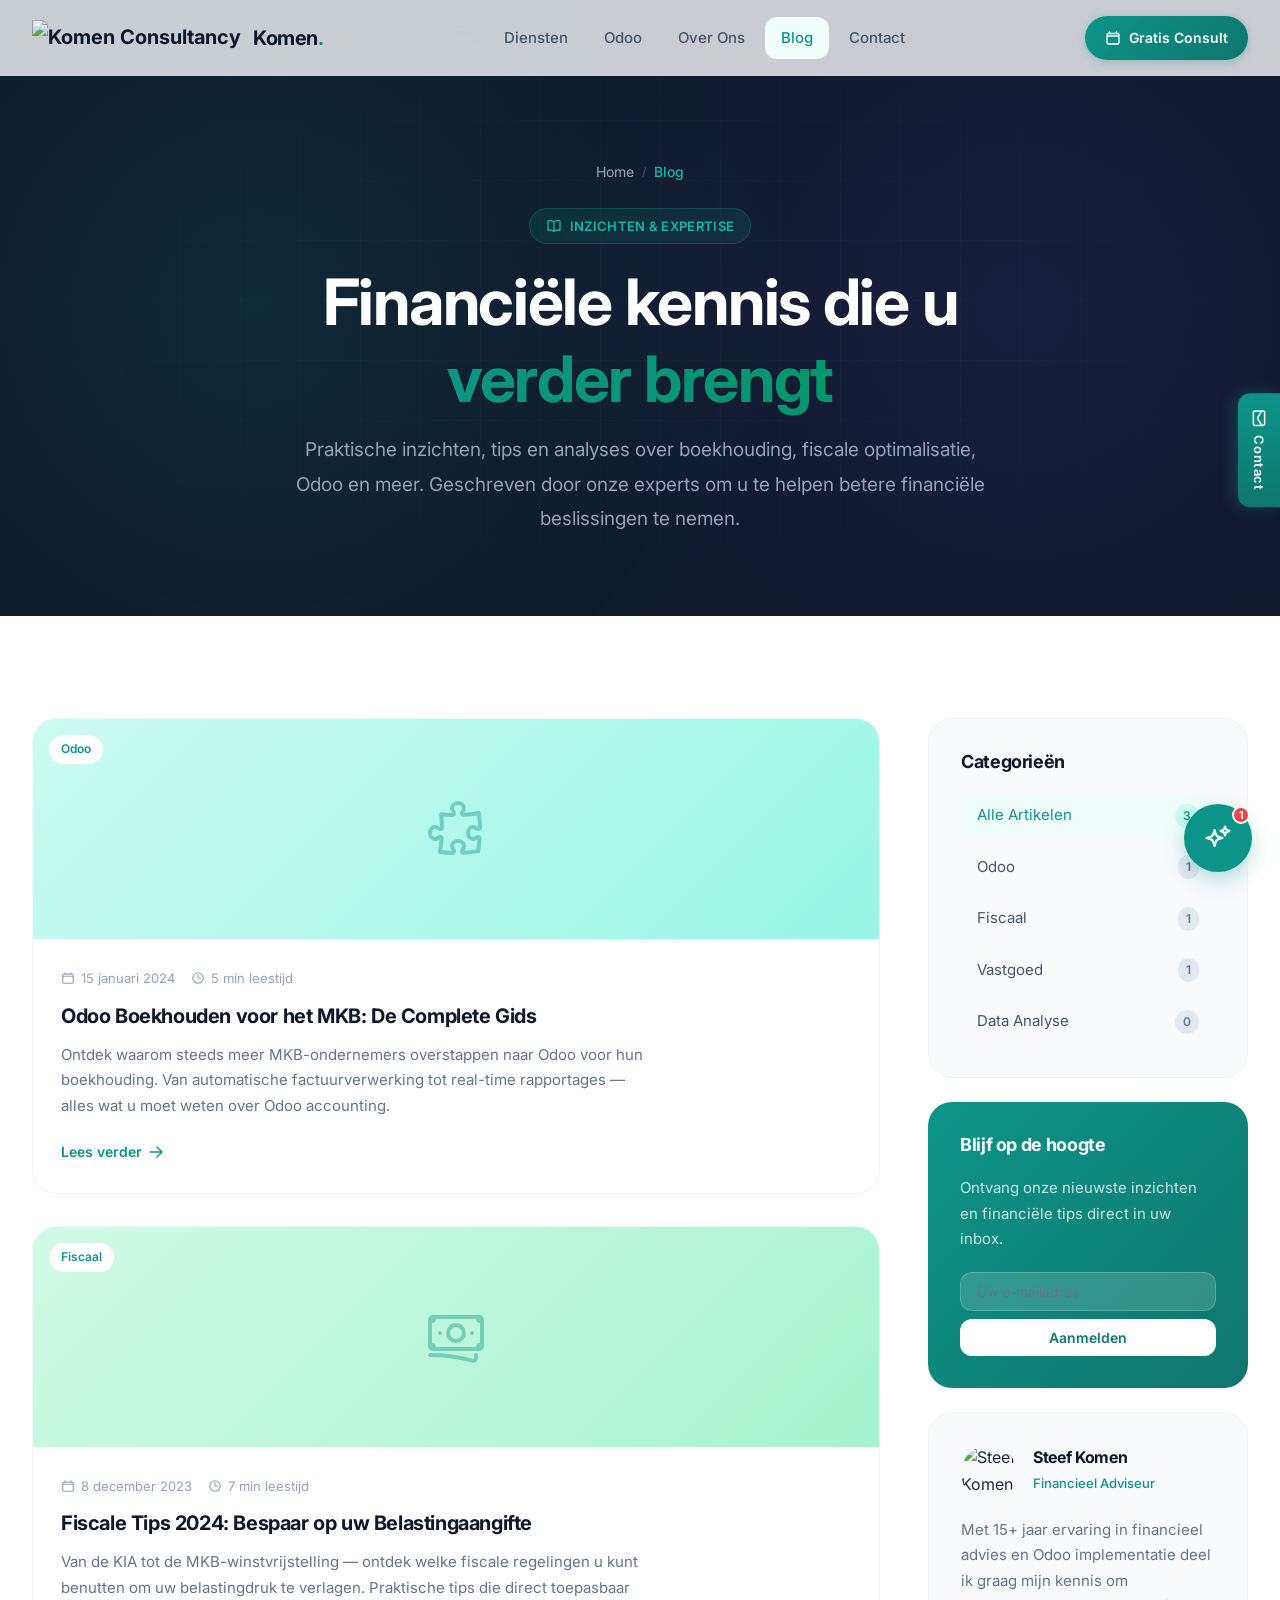
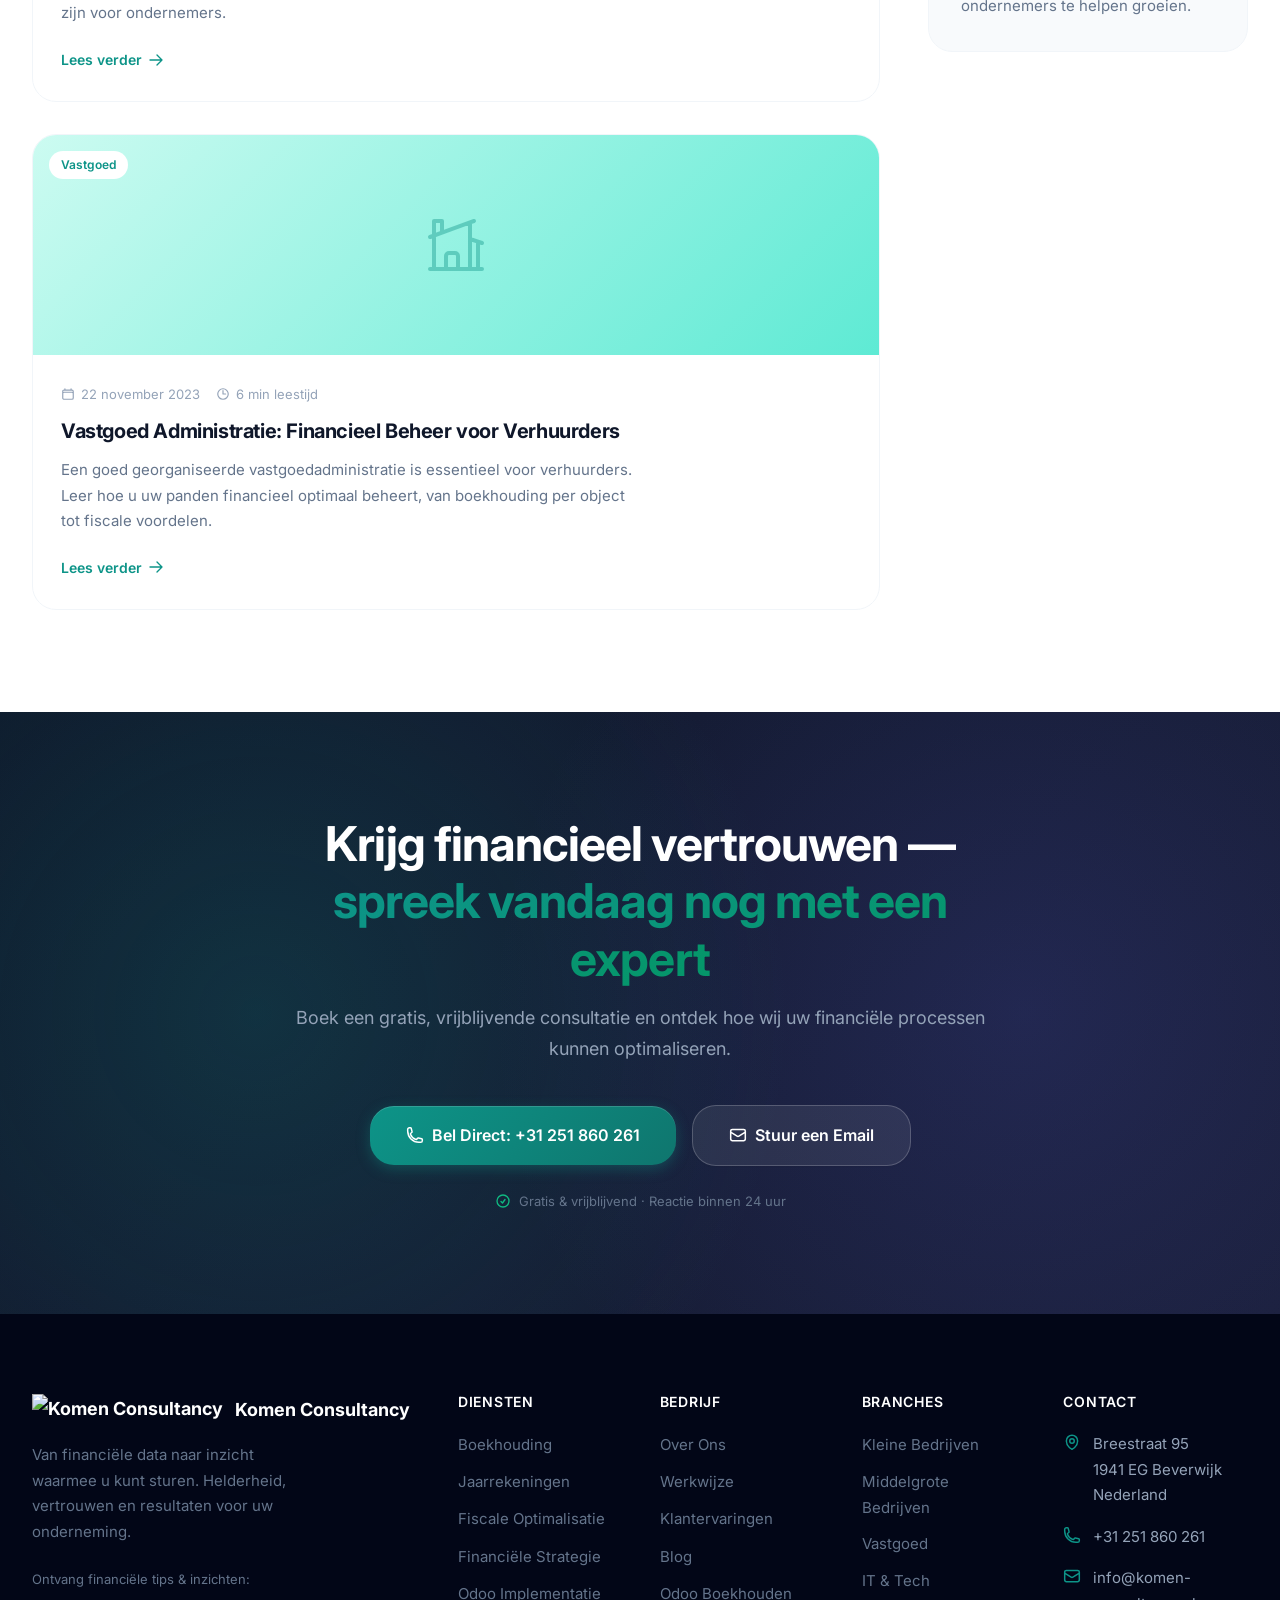
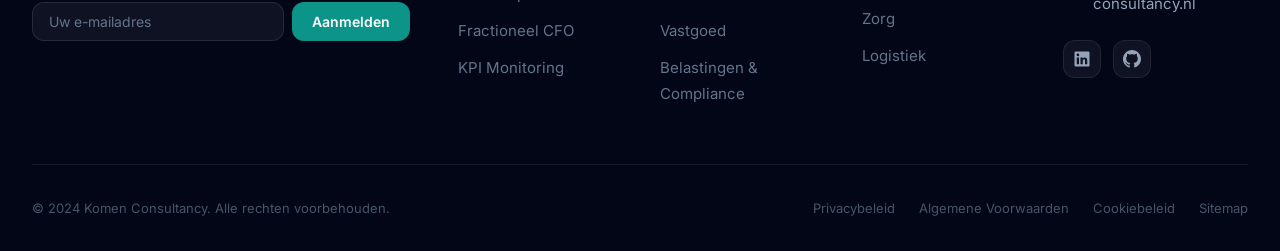
==== blog.html @ 8edcee96 "Initial deploy: Komen Consultancy multi-page website Complete 13+ page website for accountancy firm " ====
<!DOCTYPE html>
<html lang="nl">
<head>
  <meta charset="UTF-8">
  <meta name="viewport" content="width=device-width, initial-scale=1.0">
  <title>Blog | Komen Consultancy - Financieel Advies & Inzichten</title>
  <meta name="description" content="Lees onze laatste inzichten over boekhouding, Odoo implementatie, fiscale optimalisatie en vastgoedadministratie. Praktische tips van Komen Consultancy.">
  <link rel="preconnect" href="https://fonts.googleapis.com">
  <link rel="preconnect" href="https://fonts.gstatic.com" crossorigin>
  <link href="https://fonts.googleapis.com/css2?family=Inter:wght@400;500;600;700;800&display=swap" rel="stylesheet">
  <link rel="stylesheet" href="css/style.css">
  <link rel="icon" type="image/png" href="https://www.komenconsultancy.com/logo.png?company=1">
</head>
<body>

  <!-- Preloader -->
  <div class="preloader">
    <div class="preloader-spinner"></div>
  </div>

  <!-- Cursor Glow -->
  <div class="cursor-glow"></div>

  <!-- ==================== NAVBAR ==================== -->
  <nav class="navbar">
    <div class="container">
      <a href="index.html" class="navbar-logo">
        <img src="https://raw.githubusercontent.com/babenkonetframe/komen-consultancy/refs/heads/main/logo/logo02.png" alt="Komen Consultancy">
        <span>Komen<span style="color:var(--primary)">.</span></span>
      </a>

      <div class="navbar-nav">
        <a href="diensten.html">Diensten</a>
        <a href="odoo.html">Odoo</a>
        <a href="over-ons.html">Over Ons</a>
        <a href="blog.html" class="active">Blog</a>
        <a href="contact.html">Contact</a>
      </div>

      <div class="navbar-actions">
        <a href="contact.html" class="navbar-cta">
          <svg xmlns="http://www.w3.org/2000/svg" fill="none" viewBox="0 0 24 24" stroke-width="2" stroke="currentColor"><path stroke-linecap="round" stroke-linejoin="round" d="M6.75 3v2.25M17.25 3v2.25M3 18.75V7.5a2.25 2.25 0 012.25-2.25h13.5A2.25 2.25 0 0121 7.5v11.25m-18 0A2.25 2.25 0 005.25 21h13.5A2.25 2.25 0 0021 18.75m-18 0v-7.5A2.25 2.25 0 015.25 9h13.5A2.25 2.25 0 0121 11.25v7.5" /></svg>
          Gratis Consult
        </a>
        <button class="hamburger" aria-label="Menu">
          <span></span><span></span><span></span>
        </button>
      </div>
    </div>
  </nav>

  <!-- Mobile Menu Overlay -->
  <div class="mobile-menu-overlay"></div>

  <!-- Mobile Menu (slides from right) -->
  <div class="mobile-menu">
    <div class="mobile-menu-header">
      <a href="index.html" class="navbar-logo">
        <img src="https://raw.githubusercontent.com/babenkonetframe/komen-consultancy/refs/heads/main/logo/logo02.png" alt="Komen Consultancy" style="height:28px">
        <span style="font-size:1rem">Komen<span style="color:var(--primary)">.</span></span>
      </a>
      <button class="mobile-menu-close">
        <svg xmlns="http://www.w3.org/2000/svg" fill="none" viewBox="0 0 24 24" stroke-width="2" stroke="currentColor"><path stroke-linecap="round" stroke-linejoin="round" d="M6 18L18 6M6 6l12 12" /></svg>
      </button>
    </div>
    <nav class="mobile-menu-nav">
      <a href="diensten.html">
        <svg xmlns="http://www.w3.org/2000/svg" fill="none" viewBox="0 0 24 24" stroke-width="2" stroke="currentColor"><path stroke-linecap="round" stroke-linejoin="round" d="M3.75 6A2.25 2.25 0 016 3.75h2.25A2.25 2.25 0 0110.5 6v2.25a2.25 2.25 0 01-2.25 2.25H6a2.25 2.25 0 01-2.25-2.25V6z" /><path stroke-linecap="round" stroke-linejoin="round" d="M3.75 15.75A2.25 2.25 0 016 13.5h2.25a2.25 2.25 0 012.25 2.25V18a2.25 2.25 0 01-2.25 2.25H6A2.25 2.25 0 013.75 18v-2.25z" /><path stroke-linecap="round" stroke-linejoin="round" d="M13.5 6a2.25 2.25 0 012.25-2.25H18A2.25 2.25 0 0120.25 6v2.25A2.25 2.25 0 0118 10.5h-2.25a2.25 2.25 0 01-2.25-2.25V6z" /><path stroke-linecap="round" stroke-linejoin="round" d="M13.5 15.75a2.25 2.25 0 012.25-2.25H18a2.25 2.25 0 012.25 2.25V18A2.25 2.25 0 0118 20.25h-2.25A2.25 2.25 0 0113.5 18v-2.25z" /></svg>
        Diensten
      </a>
      <a href="odoo.html">
        <svg xmlns="http://www.w3.org/2000/svg" fill="none" viewBox="0 0 24 24" stroke-width="2" stroke="currentColor"><path stroke-linecap="round" stroke-linejoin="round" d="M14.25 6.087c0-.355.186-.676.401-.959.221-.29.349-.634.349-1.003 0-1.036-1.007-1.875-2.25-1.875s-2.25.84-2.25 1.875c0 .369.128.713.349 1.003.215.283.401.604.401.959v0a.64.64 0 01-.657.643 48.39 48.39 0 01-4.163-.3c.186 1.613.293 3.25.315 4.907a.656.656 0 01-.658.663v0c-.355 0-.676-.186-.959-.401a1.647 1.647 0 00-1.003-.349c-1.036 0-1.875 1.007-1.875 2.25s.84 2.25 1.875 2.25c.369 0 .713-.128 1.003-.349.283-.215.604-.401.959-.401v0c.31 0 .555.26.532.57a48.039 48.039 0 01-.642 5.056c1.518.19 3.058.309 4.616.354a.64.64 0 00.657-.643v0c0-.355-.186-.676-.401-.959a1.647 1.647 0 01-.349-1.003c0-1.035 1.008-1.875 2.25-1.875 1.243 0 2.25.84 2.25 1.875 0 .369-.128.713-.349 1.003-.215.283-.4.604-.4.959v0c0 .333.277.599.61.58a48.1 48.1 0 005.427-.63 48.05 48.05 0 00.582-4.717.532.532 0 00-.533-.57v0c-.355 0-.676.186-.959.401-.29.221-.634.349-1.003.349-1.035 0-1.875-1.007-1.875-2.25s.84-2.25 1.875-2.25c.37 0 .713.128 1.003.349.283.215.604.401.959.401v0a.656.656 0 00.658-.663 48.422 48.422 0 00-.37-5.36c-1.886.342-3.81.574-5.766.689a.578.578 0 01-.61-.58v0z" /></svg>
        Odoo Integratie
      </a>
      <a href="over-ons.html">
        <svg xmlns="http://www.w3.org/2000/svg" fill="none" viewBox="0 0 24 24" stroke-width="2" stroke="currentColor"><path stroke-linecap="round" stroke-linejoin="round" d="M15.75 6a3.75 3.75 0 11-7.5 0 3.75 3.75 0 017.5 0zM4.501 20.118a7.5 7.5 0 0114.998 0A17.933 17.933 0 0112 21.75c-2.676 0-5.216-.584-7.499-1.632z" /></svg>
        Over Ons
      </a>
      <a href="blog.html">
        <svg xmlns="http://www.w3.org/2000/svg" fill="none" viewBox="0 0 24 24" stroke-width="2" stroke="currentColor"><path stroke-linecap="round" stroke-linejoin="round" d="M12 6.042A8.967 8.967 0 006 3.75c-1.052 0-2.062.18-3 .512v14.25A8.987 8.987 0 016 18c2.305 0 4.408.867 6 2.292m0-14.25a8.966 8.966 0 016-2.292c1.052 0 2.062.18 3 .512v14.25A8.987 8.987 0 0018 18a8.967 8.967 0 00-6 2.292m0-14.25v14.25" /></svg>
        Blog
      </a>
      <a href="contact.html">
        <svg xmlns="http://www.w3.org/2000/svg" fill="none" viewBox="0 0 24 24" stroke-width="2" stroke="currentColor"><path stroke-linecap="round" stroke-linejoin="round" d="M21.75 6.75v10.5a2.25 2.25 0 01-2.25 2.25h-15a2.25 2.25 0 01-2.25-2.25V6.75m19.5 0A2.25 2.25 0 0019.5 4.5h-15a2.25 2.25 0 00-2.25 2.25m19.5 0v.243a2.25 2.25 0 01-1.07 1.916l-7.5 4.615a2.25 2.25 0 01-2.36 0L3.32 8.91a2.25 2.25 0 01-1.07-1.916V6.75" /></svg>
        Contact
      </a>
    </nav>
    <div class="mobile-menu-contact">
      <h4>Contactgegevens</h4>
      <div class="mobile-contact-item">
        <svg xmlns="http://www.w3.org/2000/svg" fill="none" viewBox="0 0 24 24" stroke-width="2" stroke="currentColor"><path stroke-linecap="round" stroke-linejoin="round" d="M2.25 6.75c0 8.284 6.716 15 15 15h2.25a2.25 2.25 0 002.25-2.25v-1.372c0-.516-.351-.966-.852-1.091l-4.423-1.106c-.44-.11-.902.055-1.173.417l-.97 1.293c-.282.376-.769.542-1.21.38a12.035 12.035 0 01-7.143-7.143c-.162-.441.004-.928.38-1.21l1.293-.97c.363-.271.527-.734.417-1.173L6.963 3.102a1.125 1.125 0 00-1.091-.852H4.5A2.25 2.25 0 002.25 4.5v2.25z" /></svg>
        <span>+31 251 860 261</span>
      </div>
      <div class="mobile-contact-item">
        <svg xmlns="http://www.w3.org/2000/svg" fill="none" viewBox="0 0 24 24" stroke-width="2" stroke="currentColor"><path stroke-linecap="round" stroke-linejoin="round" d="M21.75 6.75v10.5a2.25 2.25 0 01-2.25 2.25h-15a2.25 2.25 0 01-2.25-2.25V6.75m19.5 0A2.25 2.25 0 0019.5 4.5h-15a2.25 2.25 0 00-2.25 2.25m19.5 0v.243a2.25 2.25 0 01-1.07 1.916l-7.5 4.615a2.25 2.25 0 01-2.36 0L3.32 8.91a2.25 2.25 0 01-1.07-1.916V6.75" /></svg>
        <span>info@komen-consultancy.nl</span>
      </div>
      <div class="mobile-contact-item">
        <svg xmlns="http://www.w3.org/2000/svg" fill="none" viewBox="0 0 24 24" stroke-width="2" stroke="currentColor"><path stroke-linecap="round" stroke-linejoin="round" d="M15 10.5a3 3 0 11-6 0 3 3 0 016 0z" /><path stroke-linecap="round" stroke-linejoin="round" d="M19.5 10.5c0 7.142-7.5 11.25-7.5 11.25S4.5 17.642 4.5 10.5a7.5 7.5 0 1115 0z" /></svg>
        <span>Breestraat 95, Beverwijk</span>
      </div>
    </div>
    <div class="mobile-menu-cta">
      <a href="contact.html" class="btn btn-primary btn-lg">Gratis Consultatie Boeken</a>
    </div>
  </div>

  <!-- ==================== PAGE HERO ==================== -->
  <section class="page-hero centered">
    <div class="container">
      <div class="breadcrumbs" style="justify-content:center">
        <a href="index.html">Home</a>
        <span class="separator">/</span>
        <span class="current">Blog</span>
      </div>
      <div class="section-badge" style="background:rgba(13,148,136,0.15);border-color:rgba(13,148,136,0.3);color:var(--primary-light)">
        <svg xmlns="http://www.w3.org/2000/svg" fill="none" viewBox="0 0 24 24" stroke-width="2" stroke="currentColor"><path stroke-linecap="round" stroke-linejoin="round" d="M12 6.042A8.967 8.967 0 006 3.75c-1.052 0-2.062.18-3 .512v14.25A8.987 8.987 0 016 18c2.305 0 4.408.867 6 2.292m0-14.25a8.966 8.966 0 016-2.292c1.052 0 2.062.18 3 .512v14.25A8.987 8.987 0 0018 18a8.967 8.967 0 00-6 2.292m0-14.25v14.25" /></svg>
        Inzichten &amp; Expertise
      </div>
      <h1>Financi&euml;le kennis die u <span class="text-gradient">verder brengt</span></h1>
      <p>Praktische inzichten, tips en analyses over boekhouding, fiscale optimalisatie, Odoo en meer. Geschreven door onze experts om u te helpen betere financi&euml;le beslissingen te nemen.</p>
    </div>
  </section>

  <!-- ==================== BLOG GRID ==================== -->
  <section class="section" style="background:white">
    <div class="container">
      <div class="blog-grid">
        <!-- Main Content -->
        <div class="blog-posts stagger-children reveal">

          <!-- Blog Card 1 - Odoo -->
          <div class="blog-card">
            <div class="blog-card-image" style="background:linear-gradient(135deg, var(--primary-100), #99F6E4)">
              <span class="blog-card-category">Odoo</span>
              <svg xmlns="http://www.w3.org/2000/svg" fill="none" viewBox="0 0 24 24" stroke-width="1.5" stroke="currentColor"><path stroke-linecap="round" stroke-linejoin="round" d="M14.25 6.087c0-.355.186-.676.401-.959.221-.29.349-.634.349-1.003 0-1.036-1.007-1.875-2.25-1.875s-2.25.84-2.25 1.875c0 .369.128.713.349 1.003.215.283.401.604.401.959v0a.64.64 0 01-.657.643 48.39 48.39 0 01-4.163-.3c.186 1.613.293 3.25.315 4.907a.656.656 0 01-.658.663v0c-.355 0-.676-.186-.959-.401a1.647 1.647 0 00-1.003-.349c-1.036 0-1.875 1.007-1.875 2.25s.84 2.25 1.875 2.25c.369 0 .713-.128 1.003-.349.283-.215.604-.401.959-.401v0c.31 0 .555.26.532.57a48.039 48.039 0 01-.642 5.056c1.518.19 3.058.309 4.616.354a.64.64 0 00.657-.643v0c0-.355-.186-.676-.401-.959a1.647 1.647 0 01-.349-1.003c0-1.035 1.008-1.875 2.25-1.875 1.243 0 2.25.84 2.25 1.875 0 .369-.128.713-.349 1.003-.215.283-.4.604-.4.959v0c0 .333.277.599.61.58a48.1 48.1 0 005.427-.63 48.05 48.05 0 00.582-4.717.532.532 0 00-.533-.57v0c-.355 0-.676.186-.959.401-.29.221-.634.349-1.003.349-1.035 0-1.875-1.007-1.875-2.25s.84-2.25 1.875-2.25c.37 0 .713.128 1.003.349.283.215.604.401.959.401v0a.656.656 0 00.658-.663 48.422 48.422 0 00-.37-5.36c-1.886.342-3.81.574-5.766.689a.578.578 0 01-.61-.58v0z" /></svg>
            </div>
            <div class="blog-card-body">
              <div class="blog-card-meta">
                <span>
                  <svg xmlns="http://www.w3.org/2000/svg" fill="none" viewBox="0 0 24 24" stroke-width="2" stroke="currentColor"><path stroke-linecap="round" stroke-linejoin="round" d="M6.75 3v2.25M17.25 3v2.25M3 18.75V7.5a2.25 2.25 0 012.25-2.25h13.5A2.25 2.25 0 0121 7.5v11.25m-18 0A2.25 2.25 0 005.25 21h13.5A2.25 2.25 0 0021 18.75m-18 0v-7.5A2.25 2.25 0 015.25 9h13.5A2.25 2.25 0 0121 11.25v7.5" /></svg>
                  15 januari 2024
                </span>
                <span>
                  <svg xmlns="http://www.w3.org/2000/svg" fill="none" viewBox="0 0 24 24" stroke-width="2" stroke="currentColor"><path stroke-linecap="round" stroke-linejoin="round" d="M12 6v6h4.5m4.5 0a9 9 0 11-18 0 9 9 0 0118 0z" /></svg>
                  5 min leestijd
                </span>
              </div>
              <h2><a href="blog/odoo-boekhouden-mkb.html">Odoo Boekhouden voor het MKB: De Complete Gids</a></h2>
              <p>Ontdek waarom steeds meer MKB-ondernemers overstappen naar Odoo voor hun boekhouding. Van automatische factuurverwerking tot real-time rapportages &mdash; alles wat u moet weten over Odoo accounting.</p>
              <a href="blog/odoo-boekhouden-mkb.html" class="blog-card-link">
                Lees verder
                <svg xmlns="http://www.w3.org/2000/svg" fill="none" viewBox="0 0 24 24" stroke-width="2" stroke="currentColor"><path stroke-linecap="round" stroke-linejoin="round" d="M13.5 4.5L21 12m0 0l-7.5 7.5M21 12H3" /></svg>
              </a>
            </div>
          </div>

          <!-- Blog Card 2 - Fiscaal -->
          <div class="blog-card">
            <div class="blog-card-image" style="background:linear-gradient(135deg, #D1FAE5, #A7F3D0)">
              <span class="blog-card-category">Fiscaal</span>
              <svg xmlns="http://www.w3.org/2000/svg" fill="none" viewBox="0 0 24 24" stroke-width="1.5" stroke="currentColor"><path stroke-linecap="round" stroke-linejoin="round" d="M2.25 18.75a60.07 60.07 0 0115.797 2.101c.727.198 1.453-.342 1.453-1.096V18.75M3.75 4.5v.75A.75.75 0 013 6h-.75m0 0v-.375c0-.621.504-1.125 1.125-1.125H20.25M2.25 6v9m18-10.5v.75c0 .414.336.75.75.75h.75m-1.5-1.5h.375c.621 0 1.125.504 1.125 1.125v9.75c0 .621-.504 1.125-1.125 1.125h-.375m1.5-1.5H21a.75.75 0 00-.75.75v.75m0 0H3.75m0 0h-.375a1.125 1.125 0 01-1.125-1.125V15m1.5 1.5v-.75A.75.75 0 003 15h-.75M15 10.5a3 3 0 11-6 0 3 3 0 016 0zm3 0h.008v.008H18V10.5zm-12 0h.008v.008H6V10.5z" /></svg>
            </div>
            <div class="blog-card-body">
              <div class="blog-card-meta">
                <span>
                  <svg xmlns="http://www.w3.org/2000/svg" fill="none" viewBox="0 0 24 24" stroke-width="2" stroke="currentColor"><path stroke-linecap="round" stroke-linejoin="round" d="M6.75 3v2.25M17.25 3v2.25M3 18.75V7.5a2.25 2.25 0 012.25-2.25h13.5A2.25 2.25 0 0121 7.5v11.25m-18 0A2.25 2.25 0 005.25 21h13.5A2.25 2.25 0 0021 18.75m-18 0v-7.5A2.25 2.25 0 015.25 9h13.5A2.25 2.25 0 0121 11.25v7.5" /></svg>
                  8 december 2023
                </span>
                <span>
                  <svg xmlns="http://www.w3.org/2000/svg" fill="none" viewBox="0 0 24 24" stroke-width="2" stroke="currentColor"><path stroke-linecap="round" stroke-linejoin="round" d="M12 6v6h4.5m4.5 0a9 9 0 11-18 0 9 9 0 0118 0z" /></svg>
                  7 min leestijd
                </span>
              </div>
              <h2><a href="blog/fiscale-tips-2024.html">Fiscale Tips 2024: Bespaar op uw Belastingaangifte</a></h2>
              <p>Van de KIA tot de MKB-winstvrijstelling &mdash; ontdek welke fiscale regelingen u kunt benutten om uw belastingdruk te verlagen. Praktische tips die direct toepasbaar zijn voor ondernemers.</p>
              <a href="blog/fiscale-tips-2024.html" class="blog-card-link">
                Lees verder
                <svg xmlns="http://www.w3.org/2000/svg" fill="none" viewBox="0 0 24 24" stroke-width="2" stroke="currentColor"><path stroke-linecap="round" stroke-linejoin="round" d="M13.5 4.5L21 12m0 0l-7.5 7.5M21 12H3" /></svg>
              </a>
            </div>
          </div>

          <!-- Blog Card 3 - Vastgoed -->
          <div class="blog-card">
            <div class="blog-card-image" style="background:linear-gradient(135deg, #CCFBF1, #5EEAD4)">
              <span class="blog-card-category">Vastgoed</span>
              <svg xmlns="http://www.w3.org/2000/svg" fill="none" viewBox="0 0 24 24" stroke-width="1.5" stroke="currentColor"><path stroke-linecap="round" stroke-linejoin="round" d="M8.25 21v-4.875c0-.621.504-1.125 1.125-1.125h2.25c.621 0 1.125.504 1.125 1.125V21m0 0h4.5V3.545M12.75 21h7.5V10.75M2.25 21h1.5m18 0h-18M2.25 9l4.5-1.636M18.75 3l-1.5.545m0 6.205l3 1m1.5.5l-1.5-.5M6.75 7.364V3h-3v18m3-13.636l10.5-3.819" /></svg>
            </div>
            <div class="blog-card-body">
              <div class="blog-card-meta">
                <span>
                  <svg xmlns="http://www.w3.org/2000/svg" fill="none" viewBox="0 0 24 24" stroke-width="2" stroke="currentColor"><path stroke-linecap="round" stroke-linejoin="round" d="M6.75 3v2.25M17.25 3v2.25M3 18.75V7.5a2.25 2.25 0 012.25-2.25h13.5A2.25 2.25 0 0121 7.5v11.25m-18 0A2.25 2.25 0 005.25 21h13.5A2.25 2.25 0 0021 18.75m-18 0v-7.5A2.25 2.25 0 015.25 9h13.5A2.25 2.25 0 0121 11.25v7.5" /></svg>
                  22 november 2023
                </span>
                <span>
                  <svg xmlns="http://www.w3.org/2000/svg" fill="none" viewBox="0 0 24 24" stroke-width="2" stroke="currentColor"><path stroke-linecap="round" stroke-linejoin="round" d="M12 6v6h4.5m4.5 0a9 9 0 11-18 0 9 9 0 0118 0z" /></svg>
                  6 min leestijd
                </span>
              </div>
              <h2><a href="blog/vastgoed-administratie.html">Vastgoed Administratie: Financieel Beheer voor Verhuurders</a></h2>
              <p>Een goed georganiseerde vastgoedadministratie is essentieel voor verhuurders. Leer hoe u uw panden financieel optimaal beheert, van boekhouding per object tot fiscale voordelen.</p>
              <a href="blog/vastgoed-administratie.html" class="blog-card-link">
                Lees verder
                <svg xmlns="http://www.w3.org/2000/svg" fill="none" viewBox="0 0 24 24" stroke-width="2" stroke="currentColor"><path stroke-linecap="round" stroke-linejoin="round" d="M13.5 4.5L21 12m0 0l-7.5 7.5M21 12H3" /></svg>
              </a>
            </div>
          </div>

        </div>

        <!-- Sidebar -->
        <div class="blog-sidebar">

          <!-- Categories -->
          <div class="sidebar-card">
            <h3>Categorie&euml;n</h3>
            <div class="category-list">
              <a href="#" class="active">
                Alle Artikelen
                <span class="category-count">3</span>
              </a>
              <a href="#">
                Odoo
                <span class="category-count">1</span>
              </a>
              <a href="#">
                Fiscaal
                <span class="category-count">1</span>
              </a>
              <a href="#">
                Vastgoed
                <span class="category-count">1</span>
              </a>
              <a href="#">
                Data Analyse
                <span class="category-count">0</span>
              </a>
            </div>
          </div>

          <!-- Newsletter -->
          <div class="sidebar-card sidebar-cta">
            <h3>Blijf op de hoogte</h3>
            <p>Ontvang onze nieuwste inzichten en financi&euml;le tips direct in uw inbox.</p>
            <form class="newsletter-form" onsubmit="event.preventDefault()" style="flex-direction:column">
              <input type="email" placeholder="Uw e-mailadres" required style="background:rgba(255,255,255,0.15);border-color:rgba(255,255,255,0.2);color:white">
              <button type="submit" style="width:100%;background:white;color:var(--primary-dark)">Aanmelden</button>
            </form>
          </div>

          <!-- About -->
          <div class="sidebar-card">
            <div style="display:flex;align-items:center;gap:1rem;margin-bottom:1rem">
              <img src="https://raw.githubusercontent.com/babenkonetframe/komen-consultancy/refs/heads/main/home/owner.png" alt="Steef Komen" style="width:56px;height:56px;border-radius:50%;object-fit:cover">
              <div>
                <h4 style="font-size:1rem;margin-bottom:0.125rem">Steef Komen</h4>
                <span style="font-size:0.8125rem;color:var(--primary);font-weight:500">Financieel Adviseur</span>
              </div>
            </div>
            <p style="font-size:0.9375rem;color:var(--gray-500);line-height:1.7">Met 15+ jaar ervaring in financieel advies en Odoo implementatie deel ik graag mijn kennis om ondernemers te helpen groeien.</p>
          </div>

        </div>
      </div>
    </div>
  </section>

  <!-- ==================== CTA SECTION ==================== -->
  <section class="cta-section section">
    <div class="container">
      <div class="cta-content reveal-scale">
        <h2>Krijg financieel vertrouwen &mdash; <span class="text-gradient">spreek vandaag nog met een expert</span></h2>
        <p>Boek een gratis, vrijblijvende consultatie en ontdek hoe wij uw financi&euml;le processen kunnen optimaliseren.</p>
        <div class="cta-actions">
          <a href="tel:+31251860261" class="btn btn-primary btn-lg">
            <svg xmlns="http://www.w3.org/2000/svg" fill="none" viewBox="0 0 24 24" stroke-width="2" stroke="currentColor"><path stroke-linecap="round" stroke-linejoin="round" d="M2.25 6.75c0 8.284 6.716 15 15 15h2.25a2.25 2.25 0 002.25-2.25v-1.372c0-.516-.351-.966-.852-1.091l-4.423-1.106c-.44-.11-.902.055-1.173.417l-.97 1.293c-.282.376-.769.542-1.21.38a12.035 12.035 0 01-7.143-7.143c-.162-.441.004-.928.38-1.21l1.293-.97c.363-.271.527-.734.417-1.173L6.963 3.102a1.125 1.125 0 00-1.091-.852H4.5A2.25 2.25 0 002.25 4.5v2.25z" /></svg>
            Bel Direct: +31 251 860 261
          </a>
          <a href="mailto:info@komen-consultancy.nl" class="btn btn-secondary btn-lg" style="border-color:rgba(255,255,255,0.2);color:white;background:rgba(255,255,255,0.08)">
            <svg xmlns="http://www.w3.org/2000/svg" fill="none" viewBox="0 0 24 24" stroke-width="2" stroke="currentColor"><path stroke-linecap="round" stroke-linejoin="round" d="M21.75 6.75v10.5a2.25 2.25 0 01-2.25 2.25h-15a2.25 2.25 0 01-2.25-2.25V6.75m19.5 0A2.25 2.25 0 0019.5 4.5h-15a2.25 2.25 0 00-2.25 2.25m19.5 0v.243a2.25 2.25 0 01-1.07 1.916l-7.5 4.615a2.25 2.25 0 01-2.36 0L3.32 8.91a2.25 2.25 0 01-1.07-1.916V6.75" /></svg>
            Stuur een Email
          </a>
        </div>
        <div class="cta-note">
          <svg xmlns="http://www.w3.org/2000/svg" fill="none" viewBox="0 0 24 24" stroke-width="2" stroke="currentColor"><path stroke-linecap="round" stroke-linejoin="round" d="M9 12.75L11.25 15 15 9.75M21 12a9 9 0 11-18 0 9 9 0 0118 0z" /></svg>
          Gratis &amp; vrijblijvend &middot; Reactie binnen 24 uur
        </div>
      </div>
    </div>
  </section>

  <!-- ==================== FOOTER ==================== -->
  <footer class="footer">
    <div class="container">
      <div class="footer-top">
        <div class="footer-brand">
          <div class="footer-brand-logo">
            <img src="https://raw.githubusercontent.com/babenkonetframe/komen-consultancy/refs/heads/main/logo/logo02.png" alt="Komen Consultancy">
            <span>Komen Consultancy</span>
          </div>
          <p>Van financi&euml;le data naar inzicht waarmee u kunt sturen. Helderheid, vertrouwen en resultaten voor uw onderneming.</p>
          <div class="footer-newsletter">
            <p>Ontvang financi&euml;le tips &amp; inzichten:</p>
            <form class="newsletter-form" onsubmit="event.preventDefault()">
              <input type="email" placeholder="Uw e-mailadres" required>
              <button type="submit">Aanmelden</button>
            </form>
          </div>
        </div>
        <div class="footer-column">
          <h4>Diensten</h4>
          <ul>
            <li><a href="diensten.html">Boekhouding</a></li>
            <li><a href="diensten.html">Jaarrekeningen</a></li>
            <li><a href="diensten.html">Fiscale Optimalisatie</a></li>
            <li><a href="diensten.html">Financi&euml;le Strategie</a></li>
            <li><a href="odoo.html">Odoo Implementatie</a></li>
            <li><a href="diensten.html">Fractioneel CFO</a></li>
            <li><a href="diensten.html">KPI Monitoring</a></li>
          </ul>
        </div>
        <div class="footer-column">
          <h4>Bedrijf</h4>
          <ul>
            <li><a href="over-ons.html">Over Ons</a></li>
            <li><a href="over-ons.html">Werkwijze</a></li>
            <li><a href="over-ons.html">Klantervaringen</a></li>
            <li><a href="blog.html">Blog</a></li>
            <li><a href="blog/odoo-boekhouden-mkb.html">Odoo Boekhouden</a></li>
            <li><a href="blog/vastgoed-administratie.html">Vastgoed</a></li>
            <li><a href="blog/fiscale-tips-2024.html">Belastingen &amp; Compliance</a></li>
          </ul>
        </div>
        <div class="footer-column">
          <h4>Branches</h4>
          <ul>
            <li><a href="#">Kleine Bedrijven</a></li>
            <li><a href="#">Middelgrote Bedrijven</a></li>
            <li><a href="#">Vastgoed</a></li>
            <li><a href="#">IT &amp; Tech</a></li>
            <li><a href="#">Zorg</a></li>
            <li><a href="#">Logistiek</a></li>
          </ul>
        </div>
        <div class="footer-column">
          <h4>Contact</h4>
          <div class="footer-contact-item">
            <svg xmlns="http://www.w3.org/2000/svg" fill="none" viewBox="0 0 24 24" stroke-width="2" stroke="currentColor"><path stroke-linecap="round" stroke-linejoin="round" d="M15 10.5a3 3 0 11-6 0 3 3 0 016 0z" /><path stroke-linecap="round" stroke-linejoin="round" d="M19.5 10.5c0 7.142-7.5 11.25-7.5 11.25S4.5 17.642 4.5 10.5a7.5 7.5 0 1115 0z" /></svg>
            <span>Breestraat 95<br>1941 EG Beverwijk<br>Nederland</span>
          </div>
          <div class="footer-contact-item">
            <svg xmlns="http://www.w3.org/2000/svg" fill="none" viewBox="0 0 24 24" stroke-width="2" stroke="currentColor"><path stroke-linecap="round" stroke-linejoin="round" d="M2.25 6.75c0 8.284 6.716 15 15 15h2.25a2.25 2.25 0 002.25-2.25v-1.372c0-.516-.351-.966-.852-1.091l-4.423-1.106c-.44-.11-.902.055-1.173.417l-.97 1.293c-.282.376-.769.542-1.21.38a12.035 12.035 0 01-7.143-7.143c-.162-.441.004-.928.38-1.21l1.293-.97c.363-.271.527-.734.417-1.173L6.963 3.102a1.125 1.125 0 00-1.091-.852H4.5A2.25 2.25 0 002.25 4.5v2.25z" /></svg>
            <span>+31 251 860 261</span>
          </div>
          <div class="footer-contact-item">
            <svg xmlns="http://www.w3.org/2000/svg" fill="none" viewBox="0 0 24 24" stroke-width="2" stroke="currentColor"><path stroke-linecap="round" stroke-linejoin="round" d="M21.75 6.75v10.5a2.25 2.25 0 01-2.25 2.25h-15a2.25 2.25 0 01-2.25-2.25V6.75m19.5 0A2.25 2.25 0 0019.5 4.5h-15a2.25 2.25 0 00-2.25 2.25m19.5 0v.243a2.25 2.25 0 01-1.07 1.916l-7.5 4.615a2.25 2.25 0 01-2.36 0L3.32 8.91a2.25 2.25 0 01-1.07-1.916V6.75" /></svg>
            <span>info@komen-consultancy.nl</span>
          </div>
          <div class="footer-socials">
            <a href="https://www.linkedin.com/in/steef-komen-60632236/" class="footer-social-link" target="_blank" rel="noopener" aria-label="LinkedIn">
              <svg xmlns="http://www.w3.org/2000/svg" viewBox="0 0 24 24" fill="currentColor"><path d="M20.5 2h-17A1.5 1.5 0 002 3.5v17A1.5 1.5 0 003.5 22h17a1.5 1.5 0 001.5-1.5v-17A1.5 1.5 0 0020.5 2zM8 19H5v-9h3zM6.5 8.25A1.75 1.75 0 118.3 6.5a1.78 1.78 0 01-1.8 1.75zM19 19h-3v-4.74c0-1.42-.6-1.93-1.38-1.93A1.74 1.74 0 0013 14.19a.66.66 0 000 .14V19h-3v-9h2.9v1.3a3.11 3.11 0 012.7-1.4c1.55 0 3.36.86 3.36 3.66z" /></svg>
            </a>
            <a href="https://github.com/Steefkomen" class="footer-social-link" target="_blank" rel="noopener" aria-label="GitHub">
              <svg xmlns="http://www.w3.org/2000/svg" viewBox="0 0 24 24" fill="currentColor"><path d="M12 0c-6.626 0-12 5.373-12 12 0 5.302 3.438 9.8 8.207 11.387.599.111.793-.261.793-.577v-2.234c-3.338.726-4.033-1.416-4.033-1.416-.546-1.387-1.333-1.756-1.333-1.756-1.089-.745.083-.729.083-.729 1.205.084 1.839 1.237 1.839 1.237 1.07 1.834 2.807 1.304 3.492.997.107-.775.418-1.305.762-1.604-2.665-.305-5.467-1.334-5.467-5.931 0-1.311.469-2.381 1.236-3.221-.124-.303-.535-1.524.117-3.176 0 0 1.008-.322 3.301 1.23.957-.266 1.983-.399 3.003-.404 1.02.005 2.047.138 3.006.404 2.291-1.552 3.297-1.23 3.297-1.23.653 1.653.242 2.874.118 3.176.77.84 1.235 1.911 1.235 3.221 0 4.609-2.807 5.624-5.479 5.921.43.372.823 1.102.823 2.222v3.293c0 .319.192.694.801.576 4.765-1.589 8.199-6.086 8.199-11.386 0-6.627-5.373-12-12-12z" /></svg>
            </a>
          </div>
        </div>
      </div>
      <div class="footer-bottom">
        <p>&copy; 2024 Komen Consultancy. Alle rechten voorbehouden.</p>
        <div class="footer-bottom-links">
          <a href="#">Privacybeleid</a>
          <a href="#">Algemene Voorwaarden</a>
          <a href="#">Cookiebeleid</a>
          <a href="#">Sitemap</a>
        </div>
      </div>
    </div>
  </footer>

  <!-- ==================== CONTACT SLIDE-OUT TAB ==================== -->
  <div class="contact-tab">
    <svg xmlns="http://www.w3.org/2000/svg" fill="none" viewBox="0 0 24 24" stroke-width="2" stroke="currentColor"><path stroke-linecap="round" stroke-linejoin="round" d="M21.75 6.75v10.5a2.25 2.25 0 01-2.25 2.25h-15a2.25 2.25 0 01-2.25-2.25V6.75m19.5 0A2.25 2.25 0 0019.5 4.5h-15a2.25 2.25 0 00-2.25 2.25m19.5 0v.243a2.25 2.25 0 01-1.07 1.916l-7.5 4.615a2.25 2.25 0 01-2.36 0L3.32 8.91a2.25 2.25 0 01-1.07-1.916V6.75" /></svg>
    Contact
  </div>

  <div class="contact-panel-overlay"></div>

  <div class="contact-panel">
    <div class="contact-panel-header">
      <button class="contact-panel-close">
        <svg xmlns="http://www.w3.org/2000/svg" fill="none" viewBox="0 0 24 24" stroke-width="2" stroke="currentColor"><path stroke-linecap="round" stroke-linejoin="round" d="M6 18L18 6M6 6l12 12" /></svg>
      </button>
      <h3>Neem Contact Op</h3>
      <p>Wij reageren binnen 24 uur</p>
    </div>
    <div class="contact-panel-info">
      <div class="contact-info-item">
        <div class="contact-info-icon">
          <svg xmlns="http://www.w3.org/2000/svg" fill="none" viewBox="0 0 24 24" stroke-width="2" stroke="currentColor"><path stroke-linecap="round" stroke-linejoin="round" d="M2.25 6.75c0 8.284 6.716 15 15 15h2.25a2.25 2.25 0 002.25-2.25v-1.372c0-.516-.351-.966-.852-1.091l-4.423-1.106c-.44-.11-.902.055-1.173.417l-.97 1.293c-.282.376-.769.542-1.21.38a12.035 12.035 0 01-7.143-7.143c-.162-.441.004-.928.38-1.21l1.293-.97c.363-.271.527-.734.417-1.173L6.963 3.102a1.125 1.125 0 00-1.091-.852H4.5A2.25 2.25 0 002.25 4.5v2.25z" /></svg>
        </div>
        <div>
          <span class="contact-info-label">Telefoon</span>
          <span class="contact-info-text">+31 251 860 261</span>
        </div>
      </div>
      <div class="contact-info-item">
        <div class="contact-info-icon">
          <svg xmlns="http://www.w3.org/2000/svg" fill="none" viewBox="0 0 24 24" stroke-width="2" stroke="currentColor"><path stroke-linecap="round" stroke-linejoin="round" d="M21.75 6.75v10.5a2.25 2.25 0 01-2.25 2.25h-15a2.25 2.25 0 01-2.25-2.25V6.75m19.5 0A2.25 2.25 0 0019.5 4.5h-15a2.25 2.25 0 00-2.25 2.25m19.5 0v.243a2.25 2.25 0 01-1.07 1.916l-7.5 4.615a2.25 2.25 0 01-2.36 0L3.32 8.91a2.25 2.25 0 01-1.07-1.916V6.75" /></svg>
        </div>
        <div>
          <span class="contact-info-label">E-mail</span>
          <span class="contact-info-text">info@komen-consultancy.nl</span>
        </div>
      </div>
      <div class="contact-info-item">
        <div class="contact-info-icon">
          <svg xmlns="http://www.w3.org/2000/svg" fill="none" viewBox="0 0 24 24" stroke-width="2" stroke="currentColor"><path stroke-linecap="round" stroke-linejoin="round" d="M15 10.5a3 3 0 11-6 0 3 3 0 016 0z" /><path stroke-linecap="round" stroke-linejoin="round" d="M19.5 10.5c0 7.142-7.5 11.25-7.5 11.25S4.5 17.642 4.5 10.5a7.5 7.5 0 1115 0z" /></svg>
        </div>
        <div>
          <span class="contact-info-label">Adres</span>
          <span class="contact-info-text">Breestraat 95, 1941 EG Beverwijk</span>
        </div>
      </div>
    </div>
    <div class="contact-panel-form">
      <h4>Stuur een bericht</h4>
      <form>
        <div class="form-row">
          <div class="form-group">
            <label>Voornaam</label>
            <input type="text" name="firstname" placeholder="Jan" required>
          </div>
          <div class="form-group">
            <label>Achternaam</label>
            <input type="text" name="lastname" placeholder="de Vries" required>
          </div>
        </div>
        <div class="form-group">
          <label>E-mail</label>
          <input type="email" name="email" placeholder="jan@bedrijf.nl" required>
        </div>
        <div class="form-group">
          <label>Onderwerp</label>
          <select name="subject">
            <option value="">Selecteer een onderwerp</option>
            <option value="boekhouding">Boekhouding</option>
            <option value="fiscaal">Fiscaal Advies</option>
            <option value="odoo">Odoo Implementatie</option>
            <option value="cfo">Fractioneel CFO</option>
            <option value="anders">Anders</option>
          </select>
        </div>
        <div class="form-group">
          <label>Bericht</label>
          <textarea name="message" placeholder="Waar kunnen wij u mee helpen?" required></textarea>
        </div>
        <button type="submit" class="btn btn-primary" style="width:100%">
          Versturen
          <svg xmlns="http://www.w3.org/2000/svg" fill="none" viewBox="0 0 24 24" stroke-width="2" stroke="currentColor"><path stroke-linecap="round" stroke-linejoin="round" d="M6 12L3.269 3.126A59.768 59.768 0 0121.485 12 59.77 59.77 0 013.27 20.876L5.999 12zm0 0h7.5" /></svg>
        </button>
      </form>
    </div>
    <div class="contact-panel-social">
      <a href="https://www.linkedin.com/in/steef-komen-60632236/" class="social-link" target="_blank" rel="noopener">
        <svg xmlns="http://www.w3.org/2000/svg" viewBox="0 0 24 24" fill="currentColor"><path d="M20.5 2h-17A1.5 1.5 0 002 3.5v17A1.5 1.5 0 003.5 22h17a1.5 1.5 0 001.5-1.5v-17A1.5 1.5 0 0020.5 2zM8 19H5v-9h3zM6.5 8.25A1.75 1.75 0 118.3 6.5a1.78 1.78 0 01-1.8 1.75zM19 19h-3v-4.74c0-1.42-.6-1.93-1.38-1.93A1.74 1.74 0 0013 14.19a.66.66 0 000 .14V19h-3v-9h2.9v1.3a3.11 3.11 0 012.7-1.4c1.55 0 3.36.86 3.36 3.66z" /></svg>
      </a>
      <a href="https://github.com/Steefkomen" class="social-link" target="_blank" rel="noopener">
        <svg xmlns="http://www.w3.org/2000/svg" viewBox="0 0 24 24" fill="currentColor"><path d="M12 0c-6.626 0-12 5.373-12 12 0 5.302 3.438 9.8 8.207 11.387.599.111.793-.261.793-.577v-2.234c-3.338.726-4.033-1.416-4.033-1.416-.546-1.387-1.333-1.756-1.333-1.756-1.089-.745.083-.729.083-.729 1.205.084 1.839 1.237 1.839 1.237 1.07 1.834 2.807 1.304 3.492.997.107-.775.418-1.305.762-1.604-2.665-.305-5.467-1.334-5.467-5.931 0-1.311.469-2.381 1.236-3.221-.124-.303-.535-1.524.117-3.176 0 0 1.008-.322 3.301 1.23.957-.266 1.983-.399 3.003-.404 1.02.005 2.047.138 3.006.404 2.291-1.552 3.297-1.23 3.297-1.23.653 1.653.242 2.874.118 3.176.77.84 1.235 1.911 1.235 3.221 0 4.609-2.807 5.624-5.479 5.921.43.372.823 1.102.823 2.222v3.293c0 .319.192.694.801.576 4.765-1.589 8.199-6.086 8.199-11.386 0-6.627-5.373-12-12-12z" /></svg>
      </a>
    </div>
  </div>

  <!-- ==================== AI CHATBOT ==================== -->
  <div class="chatbot-trigger">
    <div class="chatbot-pulse"></div>
    <svg xmlns="http://www.w3.org/2000/svg" fill="none" viewBox="0 0 24 24" stroke-width="2" stroke="currentColor"><path stroke-linecap="round" stroke-linejoin="round" d="M9.813 15.904L9 18.75l-.813-2.846a4.5 4.5 0 00-3.09-3.09L2.25 12l2.846-.813a4.5 4.5 0 003.09-3.09L9 5.25l.813 2.846a4.5 4.5 0 003.09 3.09L15.75 12l-2.846.813a4.5 4.5 0 00-3.09 3.09zM18.259 8.715L18 9.75l-.259-1.035a3.375 3.375 0 00-2.455-2.456L14.25 6l1.036-.259a3.375 3.375 0 002.455-2.456L18 2.25l.259 1.035a3.375 3.375 0 002.455 2.456L21.75 6l-1.036.259a3.375 3.375 0 00-2.455 2.456z" /></svg>
    <span class="chatbot-badge">1</span>
  </div>

  <div class="chatbot-window">
    <div class="chatbot-header">
      <div class="chatbot-header-avatar">
        <svg xmlns="http://www.w3.org/2000/svg" fill="none" viewBox="0 0 24 24" stroke-width="2" stroke="currentColor"><path stroke-linecap="round" stroke-linejoin="round" d="M9.813 15.904L9 18.75l-.813-2.846a4.5 4.5 0 00-3.09-3.09L2.25 12l2.846-.813a4.5 4.5 0 003.09-3.09L9 5.25l.813 2.846a4.5 4.5 0 003.09 3.09L15.75 12l-2.846.813a4.5 4.5 0 00-3.09 3.09z" /></svg>
      </div>
      <div class="chatbot-header-info">
        <h4>Komen AI Assistent</h4>
        <span><span class="online-dot"></span> Online &middot; Antwoord in sec.</span>
      </div>
      <button class="chatbot-header-close">
        <svg xmlns="http://www.w3.org/2000/svg" fill="none" viewBox="0 0 24 24" stroke-width="2" stroke="currentColor"><path stroke-linecap="round" stroke-linejoin="round" d="M6 18L18 6M6 6l12 12" /></svg>
      </button>
    </div>
    <div class="chatbot-messages">
      <div class="chat-message bot">
        <div class="chat-message-avatar">
          <svg xmlns="http://www.w3.org/2000/svg" fill="none" viewBox="0 0 24 24" stroke-width="2" stroke="currentColor"><path stroke-linecap="round" stroke-linejoin="round" d="M9.813 15.904L9 18.75l-.813-2.846a4.5 4.5 0 00-3.09-3.09L2.25 12l2.846-.813a4.5 4.5 0 003.09-3.09L9 5.25l.813 2.846a4.5 4.5 0 003.09 3.09L15.75 12l-2.846.813a4.5 4.5 0 00-3.09 3.09z" /></svg>
        </div>
        <div class="chat-message-bubble">
          Welkom bij Komen Consultancy! Ik ben uw virtuele financieel adviseur. Waarmee kan ik u helpen?
        </div>
      </div>
      <div class="chat-quick-replies">
        <button class="chat-quick-reply">Boekhouding</button>
        <button class="chat-quick-reply">Belasting advies</button>
        <button class="chat-quick-reply">Odoo implementatie</button>
        <button class="chat-quick-reply">Tarieven</button>
      </div>
    </div>
    <div class="chatbot-input-area">
      <input type="text" class="chatbot-input" placeholder="Typ uw vraag...">
      <button class="chatbot-send">
        <svg xmlns="http://www.w3.org/2000/svg" fill="none" viewBox="0 0 24 24" stroke-width="2" stroke="currentColor"><path stroke-linecap="round" stroke-linejoin="round" d="M6 12L3.269 3.126A59.768 59.768 0 0121.485 12 59.77 59.77 0 013.27 20.876L5.999 12zm0 0h7.5" /></svg>
      </button>
    </div>
  </div>

  <!-- Back to Top -->
  <button class="back-to-top" aria-label="Terug naar boven">
    <svg xmlns="http://www.w3.org/2000/svg" fill="none" viewBox="0 0 24 24" stroke-width="2" stroke="currentColor"><path stroke-linecap="round" stroke-linejoin="round" d="M4.5 15.75l7.5-7.5 7.5 7.5" /></svg>
  </button>

  <script src="js/main.js"></script>
</body>
</html>
---- css/style.css ----
/* ============================================
   KOMEN CONSULTANCY - HYPER MODERN SAAS STYLE
   ============================================ */

/* ---------- CSS Custom Properties ---------- */
:root {
  /* Brand Colors */
  --primary: #0D9488;
  --primary-light: #14B8A6;
  --primary-dark: #0F766E;
  --primary-50: #F0FDFA;
  --primary-100: #CCFBF1;
  --primary-200: #99F6E4;
  --primary-900: #134E4A;

  /* Accent (darker teal / emerald) */
  --accent: #059669;
  --accent-light: #34D399;
  --accent-dark: #047857;

  /* Neutrals */
  --gray-50: #F8FAFC;
  --gray-100: #F1F5F9;
  --gray-200: #E2E8F0;
  --gray-300: #CBD5E1;
  --gray-400: #94A3B8;
  --gray-500: #64748B;
  --gray-600: #475569;
  --gray-700: #334155;
  --gray-800: #1E293B;
  --gray-900: #0F172A;
  --gray-950: #020617;

  /* Functional */
  --success: #10B981;
  --warning: #F59E0B;
  --error: #EF4444;

  /* Typography */
  --font-display: 'Inter', -apple-system, BlinkMacSystemFont, sans-serif;
  --font-body: 'Inter', -apple-system, BlinkMacSystemFont, sans-serif;
  --font-mono: 'JetBrains Mono', 'Fira Code', monospace;

  /* Spacing */
  --section-padding: clamp(4rem, 8vw, 8rem);
  --container-max: 1280px;
  --container-padding: clamp(1rem, 4vw, 2rem);

  /* Borders & Shadows */
  --radius-sm: 0.5rem;
  --radius-md: 0.75rem;
  --radius-lg: 1rem;
  --radius-xl: 1.5rem;
  --radius-2xl: 2rem;
  --radius-full: 9999px;

  --shadow-sm: 0 1px 2px rgba(0, 0, 0, 0.05);
  --shadow-md: 0 4px 6px -1px rgba(0, 0, 0, 0.07), 0 2px 4px -2px rgba(0, 0, 0, 0.05);
  --shadow-lg: 0 10px 15px -3px rgba(0, 0, 0, 0.08), 0 4px 6px -4px rgba(0, 0, 0, 0.04);
  --shadow-xl: 0 20px 25px -5px rgba(0, 0, 0, 0.08), 0 8px 10px -6px rgba(0, 0, 0, 0.04);
  --shadow-2xl: 0 25px 50px -12px rgba(0, 0, 0, 0.15);
  --shadow-glow: 0 0 40px rgba(13, 148, 136, 0.15);
  --shadow-glow-accent: 0 0 40px rgba(5, 150, 105, 0.15);

  /* Transitions */
  --ease-out: cubic-bezier(0.16, 1, 0.3, 1);
  --ease-spring: cubic-bezier(0.34, 1.56, 0.64, 1);
  --transition-fast: 150ms var(--ease-out);
  --transition-base: 300ms var(--ease-out);
  --transition-slow: 500ms var(--ease-out);
}

/* ---------- Reset & Base ---------- */
*, *::before, *::after {
  box-sizing: border-box;
  margin: 0;
  padding: 0;
}

html {
  scroll-behavior: smooth;
  -webkit-font-smoothing: antialiased;
  -moz-osx-font-smoothing: grayscale;
  font-size: 16px;
}

body {
  font-family: var(--font-body);
  color: var(--gray-800);
  background: var(--gray-50);
  line-height: 1.7;
  overflow-x: hidden;
}

img {
  max-width: 100%;
  height: auto;
  display: block;
}

a {
  color: inherit;
  text-decoration: none;
}

button {
  cursor: pointer;
  border: none;
  background: none;
  font-family: inherit;
}

ul, ol {
  list-style: none;
}

/* ---------- Typography ---------- */
h1, h2, h3, h4, h5, h6 {
  font-family: var(--font-display);
  font-weight: 700;
  line-height: 1.2;
  color: var(--gray-900);
  letter-spacing: -0.02em;
}

h1 { font-size: clamp(2.5rem, 5vw, 4rem); }
h2 { font-size: clamp(2rem, 4vw, 3rem); }
h3 { font-size: clamp(1.5rem, 3vw, 2rem); }
h4 { font-size: clamp(1.25rem, 2vw, 1.5rem); }

p {
  color: var(--gray-600);
  font-size: 1.0625rem;
  max-width: 65ch;
}

.text-gradient {
  background: linear-gradient(135deg, var(--primary), var(--accent));
  -webkit-background-clip: text;
  -webkit-text-fill-color: transparent;
  background-clip: text;
}

/* ---------- Container ---------- */
.container {
  max-width: var(--container-max);
  margin: 0 auto;
  padding: 0 var(--container-padding);
}

.section {
  padding: var(--section-padding) 0;
}

/* ---------- Section Headers ---------- */
.section-header {
  text-align: center;
  max-width: 680px;
  margin: 0 auto 4rem;
}

.section-badge {
  display: inline-flex;
  align-items: center;
  gap: 0.5rem;
  padding: 0.375rem 1rem;
  background: var(--primary-50);
  border: 1px solid var(--primary-200);
  border-radius: var(--radius-full);
  font-size: 0.8125rem;
  font-weight: 600;
  color: var(--primary-dark);
  margin-bottom: 1.25rem;
  letter-spacing: 0.025em;
  text-transform: uppercase;
}

.section-badge svg {
  width: 16px;
  height: 16px;
}

.section-header h2 {
  margin-bottom: 1rem;
}

.section-header p {
  margin: 0 auto;
  font-size: 1.125rem;
  color: var(--gray-500);
}

/* ---------- Buttons ---------- */
.btn {
  display: inline-flex;
  align-items: center;
  justify-content: center;
  gap: 0.5rem;
  padding: 0.8125rem 1.75rem;
  font-size: 0.9375rem;
  font-weight: 600;
  border-radius: var(--radius-lg);
  transition: all var(--transition-base);
  position: relative;
  overflow: hidden;
  white-space: nowrap;
}

.btn svg {
  width: 18px;
  height: 18px;
  transition: transform var(--transition-base);
}

.btn:hover svg {
  transform: translateX(3px);
}

.btn-primary {
  background: linear-gradient(135deg, var(--primary), var(--primary-dark));
  color: white;
  box-shadow: 0 4px 14px rgba(13, 148, 136, 0.35), inset 0 1px 0 rgba(255,255,255,0.15);
}

.btn-primary:hover {
  transform: translateY(-2px);
  box-shadow: 0 8px 25px rgba(13, 148, 136, 0.4), inset 0 1px 0 rgba(255,255,255,0.15);
}

.btn-primary:active {
  transform: translateY(0);
}

.btn-secondary {
  background: white;
  color: var(--gray-800);
  border: 1.5px solid var(--gray-200);
  box-shadow: var(--shadow-sm);
}

.btn-secondary:hover {
  border-color: var(--primary-200);
  background: var(--primary-50);
  color: var(--primary-dark);
  transform: translateY(-2px);
  box-shadow: var(--shadow-md);
}

.btn-accent {
  background: linear-gradient(135deg, var(--accent), var(--accent-dark));
  color: white;
  box-shadow: 0 4px 14px rgba(99, 102, 241, 0.35);
}

.btn-accent:hover {
  transform: translateY(-2px);
  box-shadow: 0 8px 25px rgba(99, 102, 241, 0.4);
}

.btn-ghost {
  background: transparent;
  color: var(--gray-600);
  padding: 0.5rem 1rem;
}

.btn-ghost:hover {
  color: var(--primary);
  background: var(--primary-50);
}

.btn-lg {
  padding: 1rem 2.25rem;
  font-size: 1rem;
  border-radius: var(--radius-xl);
}

.btn-sm {
  padding: 0.5rem 1.25rem;
  font-size: 0.8125rem;
  border-radius: var(--radius-md);
}

/* Shimmer effect on primary buttons */
.btn-primary::after {
  content: '';
  position: absolute;
  top: 0;
  left: -100%;
  width: 100%;
  height: 100%;
  background: linear-gradient(90deg, transparent, rgba(255,255,255,0.15), transparent);
  transition: left 0.6s ease;
}

.btn-primary:hover::after {
  left: 100%;
}

/* ---------- NAVBAR ---------- */
.navbar {
  position: fixed;
  top: 0;
  left: 0;
  right: 0;
  z-index: 1000;
  padding: 1rem 0;
  transition: all var(--transition-base);
  background: rgba(248, 250, 252, 0.8);
  backdrop-filter: blur(20px);
  -webkit-backdrop-filter: blur(20px);
}

.navbar.scrolled {
  padding: 0.625rem 0;
  background: rgba(255, 255, 255, 0.95);
  box-shadow: 0 1px 3px rgba(0, 0, 0, 0.05), 0 4px 20px rgba(0, 0, 0, 0.03);
}

.navbar .container {
  display: flex;
  align-items: center;
  justify-content: space-between;
}

.navbar-logo {
  display: flex;
  align-items: center;
  gap: 0.75rem;
  font-weight: 700;
  font-size: 1.25rem;
  color: var(--gray-900);
}

.navbar-logo img {
  height: 36px;
  width: auto;
}

.navbar-logo span {
  letter-spacing: -0.025em;
}

.navbar-nav {
  display: flex;
  align-items: center;
  gap: 0.25rem;
}

.navbar-nav a {
  padding: 0.5rem 1rem;
  font-size: 0.9375rem;
  font-weight: 500;
  color: var(--gray-600);
  border-radius: var(--radius-md);
  transition: all var(--transition-fast);
  position: relative;
}

.navbar-nav a:hover,
.navbar-nav a.active {
  color: var(--primary);
  background: var(--primary-50);
}

.navbar-actions {
  display: flex;
  align-items: center;
  gap: 0.75rem;
}

.navbar-cta {
  display: flex;
  align-items: center;
  gap: 0.5rem;
  padding: 0.625rem 1.25rem;
  background: linear-gradient(135deg, var(--primary), var(--primary-dark));
  color: white;
  font-weight: 600;
  font-size: 0.875rem;
  border-radius: var(--radius-full);
  transition: all var(--transition-base);
  box-shadow: 0 2px 8px rgba(13, 148, 136, 0.3);
}

.navbar-cta:hover {
  transform: translateY(-1px);
  box-shadow: 0 4px 16px rgba(13, 148, 136, 0.4);
}

.navbar-cta svg {
  width: 16px;
  height: 16px;
}

/* Hamburger */
.hamburger {
  display: none;
  flex-direction: column;
  gap: 5px;
  padding: 0.5rem;
  cursor: pointer;
  z-index: 1100;
}

.hamburger span {
  display: block;
  width: 24px;
  height: 2px;
  background: var(--gray-700);
  border-radius: 2px;
  transition: all var(--transition-base);
  transform-origin: center;
}

.hamburger.active span:nth-child(1) {
  transform: rotate(45deg) translate(5px, 5px);
}

.hamburger.active span:nth-child(2) {
  opacity: 0;
  transform: scaleX(0);
}

.hamburger.active span:nth-child(3) {
  transform: rotate(-45deg) translate(5px, -5px);
}

/* ---------- MOBILE MENU (Slide from right) ---------- */
.mobile-menu-overlay {
  position: fixed;
  inset: 0;
  background: rgba(15, 23, 42, 0.4);
  backdrop-filter: blur(4px);
  z-index: 1050;
  opacity: 0;
  visibility: hidden;
  transition: all var(--transition-base);
}

.mobile-menu-overlay.active {
  opacity: 1;
  visibility: visible;
}

.mobile-menu {
  position: fixed;
  top: 0;
  right: 0;
  bottom: 0;
  width: 340px;
  max-width: 85vw;
  background: white;
  z-index: 1060;
  transform: translateX(100%);
  transition: transform 0.4s var(--ease-out);
  display: flex;
  flex-direction: column;
  overflow-y: auto;
}

.mobile-menu.active {
  transform: translateX(0);
}

.mobile-menu-header {
  display: flex;
  align-items: center;
  justify-content: space-between;
  padding: 1.25rem 1.5rem;
  border-bottom: 1px solid var(--gray-100);
}

.mobile-menu-close {
  width: 40px;
  height: 40px;
  display: flex;
  align-items: center;
  justify-content: center;
  border-radius: var(--radius-md);
  transition: background var(--transition-fast);
}

.mobile-menu-close:hover {
  background: var(--gray-100);
}

.mobile-menu-close svg {
  width: 20px;
  height: 20px;
  color: var(--gray-500);
}

.mobile-menu-nav {
  padding: 1.5rem;
  flex: 1;
}

.mobile-menu-nav a {
  display: flex;
  align-items: center;
  gap: 0.75rem;
  padding: 0.875rem 1rem;
  font-size: 1rem;
  font-weight: 500;
  color: var(--gray-700);
  border-radius: var(--radius-md);
  transition: all var(--transition-fast);
  margin-bottom: 0.25rem;
}

.mobile-menu-nav a svg {
  width: 20px;
  height: 20px;
  color: var(--gray-400);
}

.mobile-menu-nav a:hover {
  background: var(--primary-50);
  color: var(--primary);
}

.mobile-menu-nav a:hover svg {
  color: var(--primary);
}

.mobile-menu-contact {
  padding: 1.5rem;
  background: var(--gray-50);
  border-top: 1px solid var(--gray-100);
}

.mobile-menu-contact h4 {
  font-size: 0.8125rem;
  text-transform: uppercase;
  letter-spacing: 0.05em;
  color: var(--gray-400);
  margin-bottom: 1rem;
}

.mobile-contact-item {
  display: flex;
  align-items: center;
  gap: 0.75rem;
  padding: 0.625rem 0;
  font-size: 0.9375rem;
  color: var(--gray-600);
}

.mobile-contact-item svg {
  width: 18px;
  height: 18px;
  color: var(--primary);
  flex-shrink: 0;
}

.mobile-menu-cta {
  padding: 1.5rem;
  border-top: 1px solid var(--gray-100);
}

.mobile-menu-cta .btn {
  width: 100%;
}

/* ---------- HERO SECTION ---------- */
.hero {
  position: relative;
  min-height: 100vh;
  display: flex;
  align-items: center;
  padding-top: 6rem;
  overflow: hidden;
  background: linear-gradient(135deg, var(--gray-50) 0%, #F0FDFA 50%, #EEF2FF 100%);
}

/* Grid background pattern */
.hero::before {
  content: '';
  position: absolute;
  inset: 0;
  background-image:
    linear-gradient(rgba(13, 148, 136, 0.03) 1px, transparent 1px),
    linear-gradient(90deg, rgba(13, 148, 136, 0.03) 1px, transparent 1px);
  background-size: 60px 60px;
  mask-image: radial-gradient(ellipse at center, black 30%, transparent 70%);
  -webkit-mask-image: radial-gradient(ellipse at center, black 30%, transparent 70%);
}

/* Floating gradient orbs */
.hero-orb {
  position: absolute;
  border-radius: 50%;
  filter: blur(80px);
  opacity: 0.5;
  animation: float 20s infinite ease-in-out;
}

.hero-orb-1 {
  width: 500px;
  height: 500px;
  background: radial-gradient(circle, rgba(13, 148, 136, 0.2), transparent);
  top: -10%;
  right: -5%;
  animation-delay: 0s;
}

.hero-orb-2 {
  width: 400px;
  height: 400px;
  background: radial-gradient(circle, rgba(99, 102, 241, 0.15), transparent);
  bottom: -10%;
  left: -5%;
  animation-delay: -7s;
}

.hero-orb-3 {
  width: 300px;
  height: 300px;
  background: radial-gradient(circle, rgba(20, 184, 166, 0.15), transparent);
  top: 40%;
  left: 30%;
  animation-delay: -14s;
}

@keyframes float {
  0%, 100% { transform: translate(0, 0) scale(1); }
  33% { transform: translate(30px, -20px) scale(1.05); }
  66% { transform: translate(-20px, 20px) scale(0.95); }
}

.hero .container {
  position: relative;
  z-index: 1;
  display: grid;
  grid-template-columns: 1fr 1fr;
  gap: 4rem;
  align-items: center;
}

.hero-content {
  max-width: 600px;
}

.hero-badge {
  display: inline-flex;
  align-items: center;
  gap: 0.5rem;
  padding: 0.5rem 1rem;
  background: white;
  border: 1px solid var(--gray-200);
  border-radius: var(--radius-full);
  font-size: 0.8125rem;
  font-weight: 500;
  color: var(--gray-600);
  margin-bottom: 1.5rem;
  box-shadow: var(--shadow-sm);
  animation: fadeInUp 0.6s var(--ease-out) both;
}

.hero-badge .dot {
  width: 8px;
  height: 8px;
  background: var(--success);
  border-radius: 50%;
  animation: pulse-dot 2s infinite;
}

@keyframes pulse-dot {
  0%, 100% { opacity: 1; transform: scale(1); }
  50% { opacity: 0.5; transform: scale(1.2); }
}

.hero h1 {
  margin-bottom: 1.5rem;
  animation: fadeInUp 0.6s var(--ease-out) 0.1s both;
}

.hero-subtitle {
  font-size: 1.1875rem;
  color: var(--gray-500);
  margin-bottom: 2.5rem;
  max-width: 500px;
  line-height: 1.8;
  animation: fadeInUp 0.6s var(--ease-out) 0.2s both;
}

.hero-actions {
  display: flex;
  align-items: center;
  gap: 1rem;
  margin-bottom: 3rem;
  animation: fadeInUp 0.6s var(--ease-out) 0.3s both;
}

.hero-proof {
  display: flex;
  align-items: center;
  gap: 1rem;
  animation: fadeInUp 0.6s var(--ease-out) 0.4s both;
}

.hero-proof-avatars {
  display: flex;
}

.hero-proof-avatars img {
  width: 36px;
  height: 36px;
  border-radius: 50%;
  border: 2px solid white;
  object-fit: cover;
  margin-left: -8px;
}

.hero-proof-avatars img:first-child {
  margin-left: 0;
}

.hero-proof-text {
  font-size: 0.875rem;
  color: var(--gray-500);
}

.hero-proof-text strong {
  color: var(--gray-800);
}

.hero-proof-stars {
  color: var(--warning);
  font-size: 0.875rem;
}

/* Hero Visual - Dashboard Mockup */
.hero-visual {
  position: relative;
  animation: fadeInUp 0.8s var(--ease-out) 0.3s both;
}

.hero-dashboard {
  background: white;
  border-radius: var(--radius-2xl);
  box-shadow: var(--shadow-2xl), 0 0 0 1px rgba(0,0,0,0.03);
  padding: 1.5rem;
  position: relative;
  overflow: hidden;
}

.hero-dashboard::before {
  content: '';
  position: absolute;
  inset: 0;
  border-radius: var(--radius-2xl);
  padding: 1px;
  background: linear-gradient(135deg, var(--primary-200), var(--accent-light), var(--primary-200));
  -webkit-mask: linear-gradient(#fff 0 0) content-box, linear-gradient(#fff 0 0);
  -webkit-mask-composite: xor;
  mask-composite: exclude;
  pointer-events: none;
}

.dashboard-header {
  display: flex;
  align-items: center;
  justify-content: space-between;
  margin-bottom: 1.5rem;
  padding-bottom: 1rem;
  border-bottom: 1px solid var(--gray-100);
}

.dashboard-dots {
  display: flex;
  gap: 6px;
}

.dashboard-dots span {
  width: 10px;
  height: 10px;
  border-radius: 50%;
}

.dashboard-dots span:nth-child(1) { background: #FF5F57; }
.dashboard-dots span:nth-child(2) { background: #FFBD2E; }
.dashboard-dots span:nth-child(3) { background: #28C840; }

.dashboard-title {
  font-size: 0.8125rem;
  font-weight: 600;
  color: var(--gray-400);
}

.dashboard-grid {
  display: grid;
  grid-template-columns: 1fr 1fr;
  gap: 1rem;
}

.dash-card {
  background: var(--gray-50);
  border-radius: var(--radius-lg);
  padding: 1.25rem;
  border: 1px solid var(--gray-100);
}

.dash-card-label {
  font-size: 0.75rem;
  font-weight: 500;
  color: var(--gray-400);
  text-transform: uppercase;
  letter-spacing: 0.05em;
  margin-bottom: 0.5rem;
}

.dash-card-value {
  font-size: 1.5rem;
  font-weight: 700;
  color: var(--gray-900);
  margin-bottom: 0.25rem;
}

.dash-card-change {
  display: inline-flex;
  align-items: center;
  gap: 0.25rem;
  font-size: 0.75rem;
  font-weight: 600;
  padding: 0.125rem 0.5rem;
  border-radius: var(--radius-full);
}

.dash-card-change.positive {
  color: #059669;
  background: #D1FAE5;
}

.dash-card-change.negative {
  color: #DC2626;
  background: #FEE2E2;
}

.dash-chart {
  grid-column: 1 / -1;
  background: var(--gray-50);
  border-radius: var(--radius-lg);
  padding: 1.25rem;
  border: 1px solid var(--gray-100);
  min-height: 160px;
  position: relative;
  overflow: hidden;
}

.dash-chart-bars {
  display: flex;
  align-items: flex-end;
  gap: 6px;
  height: 120px;
  padding-top: 1.5rem;
}

.dash-chart-bar {
  flex: 1;
  border-radius: 4px 4px 0 0;
  background: linear-gradient(to top, var(--primary), var(--primary-light));
  animation: growBar 1.5s var(--ease-out) forwards;
  transform-origin: bottom;
  opacity: 0.8;
  transition: opacity var(--transition-fast);
}

.dash-chart-bar:hover {
  opacity: 1;
}

@keyframes growBar {
  from { transform: scaleY(0); }
  to { transform: scaleY(1); }
}

/* Floating cards around dashboard */
.floating-card {
  position: absolute;
  background: white;
  border-radius: var(--radius-lg);
  padding: 0.875rem 1.25rem;
  box-shadow: var(--shadow-lg);
  border: 1px solid var(--gray-100);
  font-size: 0.8125rem;
  display: flex;
  align-items: center;
  gap: 0.625rem;
  animation: floatCard 6s infinite ease-in-out;
  z-index: 2;
}

.floating-card-icon {
  width: 36px;
  height: 36px;
  border-radius: var(--radius-md);
  display: flex;
  align-items: center;
  justify-content: center;
  flex-shrink: 0;
}

.floating-card-icon svg {
  width: 18px;
  height: 18px;
}

.floating-card-1 {
  top: -10px;
  right: -20px;
  animation-delay: 0s;
}

.floating-card-1 .floating-card-icon {
  background: #D1FAE5;
  color: #059669;
}

.floating-card-2 {
  bottom: 20%;
  left: -30px;
  animation-delay: -2s;
}

.floating-card-2 .floating-card-icon {
  background: #D1FAE5;
  color: var(--accent);
}

.floating-card-3 {
  bottom: -10px;
  right: 10%;
  animation-delay: -4s;
}

.floating-card-3 .floating-card-icon {
  background: #FEF3C7;
  color: #D97706;
}

@keyframes floatCard {
  0%, 100% { transform: translateY(0); }
  50% { transform: translateY(-10px); }
}

/* ---------- TRUSTED BY / LOGOS ---------- */
.trusted-section {
  padding: 3rem 0;
  background: white;
  border-top: 1px solid var(--gray-100);
  border-bottom: 1px solid var(--gray-100);
}

.trusted-section .container {
  text-align: center;
}

.trusted-label {
  font-size: 0.8125rem;
  font-weight: 500;
  color: var(--gray-400);
  text-transform: uppercase;
  letter-spacing: 0.1em;
  margin-bottom: 2rem;
}

.trusted-logos {
  display: flex;
  align-items: center;
  justify-content: center;
  gap: 3rem;
  flex-wrap: wrap;
  opacity: 0.5;
}

.trusted-logos img {
  height: 28px;
  filter: grayscale(100%);
  transition: all var(--transition-base);
}

.trusted-logos img:hover {
  filter: grayscale(0%);
  opacity: 1;
}

.trusted-logo-text {
  font-size: 1.125rem;
  font-weight: 700;
  color: var(--gray-400);
  letter-spacing: -0.01em;
}

/* ---------- SERVICES SECTION ---------- */
.services-section {
  background: white;
  position: relative;
}

.services-grid {
  display: grid;
  grid-template-columns: repeat(3, 1fr);
  gap: 1.5rem;
}

.service-card {
  background: var(--gray-50);
  border: 1px solid var(--gray-100);
  border-radius: var(--radius-xl);
  padding: 2rem;
  transition: all var(--transition-base);
  position: relative;
  overflow: hidden;
  cursor: default;
}

.service-card::before {
  content: '';
  position: absolute;
  top: 0;
  left: 0;
  right: 0;
  height: 3px;
  background: linear-gradient(90deg, var(--primary), var(--accent));
  transform: scaleX(0);
  transition: transform var(--transition-base);
  transform-origin: left;
}

.service-card:hover {
  border-color: var(--primary-200);
  box-shadow: var(--shadow-lg), var(--shadow-glow);
  transform: translateY(-4px);
  background: white;
}

.service-card:hover::before {
  transform: scaleX(1);
}

.service-icon {
  width: 52px;
  height: 52px;
  border-radius: var(--radius-lg);
  display: flex;
  align-items: center;
  justify-content: center;
  margin-bottom: 1.25rem;
  transition: transform var(--transition-base);
}

.service-card:hover .service-icon {
  transform: scale(1.1);
}

.service-icon svg {
  width: 24px;
  height: 24px;
}

.service-icon.teal { background: var(--primary-100); color: var(--primary); }
.service-icon.indigo { background: #D1FAE5; color: var(--accent); }
.service-icon.amber { background: #FEF3C7; color: #D97706; }
.service-icon.emerald { background: #D1FAE5; color: #059669; }
.service-icon.rose { background: #FFE4E6; color: #E11D48; }
.service-icon.violet { background: var(--primary-100); color: var(--primary-dark); }

.service-card h3 {
  font-size: 1.125rem;
  margin-bottom: 0.75rem;
}

.service-card p {
  font-size: 0.9375rem;
  color: var(--gray-500);
  line-height: 1.7;
}

.service-card-link {
  display: inline-flex;
  align-items: center;
  gap: 0.375rem;
  margin-top: 1.25rem;
  font-size: 0.875rem;
  font-weight: 600;
  color: var(--primary);
  transition: gap var(--transition-base);
}

.service-card:hover .service-card-link {
  gap: 0.625rem;
}

.service-card-link svg {
  width: 16px;
  height: 16px;
}

/* ---------- USP / WHY CHOOSE US ---------- */
.usp-section {
  background: var(--gray-900);
  color: white;
  position: relative;
  overflow: hidden;
}

.usp-section::before {
  content: '';
  position: absolute;
  inset: 0;
  background-image:
    radial-gradient(circle at 20% 30%, rgba(13, 148, 136, 0.15) 0%, transparent 50%),
    radial-gradient(circle at 80% 70%, rgba(99, 102, 241, 0.1) 0%, transparent 50%);
}

.usp-section .section-badge {
  background: rgba(13, 148, 136, 0.15);
  border-color: rgba(13, 148, 136, 0.3);
  color: var(--primary-light);
}

.usp-section .section-header h2 {
  color: white;
}

.usp-section .section-header p {
  color: var(--gray-400);
}

.usp-grid {
  display: grid;
  grid-template-columns: repeat(2, 1fr);
  gap: 1.5rem;
  position: relative;
  z-index: 1;
}

.usp-card {
  background: rgba(255, 255, 255, 0.05);
  border: 1px solid rgba(255, 255, 255, 0.08);
  border-radius: var(--radius-xl);
  padding: 2rem;
  backdrop-filter: blur(10px);
  transition: all var(--transition-base);
}

.usp-card:hover {
  background: rgba(255, 255, 255, 0.08);
  border-color: rgba(13, 148, 136, 0.3);
  transform: translateY(-2px);
}

.usp-card-icon {
  width: 48px;
  height: 48px;
  border-radius: var(--radius-md);
  background: rgba(13, 148, 136, 0.15);
  display: flex;
  align-items: center;
  justify-content: center;
  margin-bottom: 1.25rem;
  color: var(--primary-light);
}

.usp-card-icon svg {
  width: 24px;
  height: 24px;
}

.usp-card h3 {
  color: white;
  font-size: 1.125rem;
  margin-bottom: 0.75rem;
}

.usp-card p {
  color: var(--gray-400);
  font-size: 0.9375rem;
}

.usp-card-number {
  font-size: 2.5rem;
  font-weight: 800;
  background: linear-gradient(135deg, var(--primary-light), var(--accent-light));
  -webkit-background-clip: text;
  -webkit-text-fill-color: transparent;
  background-clip: text;
  margin-bottom: 0.5rem;
  line-height: 1;
}

/* ---------- STATS / COUNTER SECTION ---------- */
.stats-section {
  background: white;
  border-top: 1px solid var(--gray-100);
  border-bottom: 1px solid var(--gray-100);
  padding: 5rem 0;
}

.stats-grid {
  display: grid;
  grid-template-columns: repeat(4, 1fr);
  gap: 2rem;
}

.stat-item {
  text-align: center;
  padding: 1.5rem;
}

.stat-number {
  font-size: 3rem;
  font-weight: 800;
  color: var(--gray-900);
  line-height: 1;
  margin-bottom: 0.5rem;
  letter-spacing: -0.03em;
}

.stat-number .stat-suffix {
  color: var(--primary);
}

.stat-label {
  font-size: 0.9375rem;
  color: var(--gray-500);
  font-weight: 500;
}

/* ---------- PROCESS / HOW IT WORKS ---------- */
.process-section {
  background: var(--gray-50);
}

.process-timeline {
  display: grid;
  grid-template-columns: repeat(4, 1fr);
  gap: 2rem;
  position: relative;
}

.process-timeline::before {
  content: '';
  position: absolute;
  top: 36px;
  left: 10%;
  right: 10%;
  height: 2px;
  background: linear-gradient(90deg, var(--primary), var(--accent));
  opacity: 0.3;
}

.process-step {
  text-align: center;
  position: relative;
}

.process-step-number {
  width: 72px;
  height: 72px;
  border-radius: 50%;
  background: white;
  border: 2px solid var(--primary-200);
  display: flex;
  align-items: center;
  justify-content: center;
  font-size: 1.5rem;
  font-weight: 800;
  color: var(--primary);
  margin: 0 auto 1.5rem;
  position: relative;
  z-index: 1;
  transition: all var(--transition-base);
}

.process-step:hover .process-step-number {
  background: var(--primary);
  color: white;
  border-color: var(--primary);
  transform: scale(1.1);
  box-shadow: 0 8px 25px rgba(13, 148, 136, 0.3);
}

.process-step h3 {
  font-size: 1.0625rem;
  margin-bottom: 0.5rem;
}

.process-step p {
  font-size: 0.875rem;
  color: var(--gray-500);
  margin: 0 auto;
  max-width: 220px;
}

/* ---------- ODOO INTEGRATION SECTION ---------- */
.odoo-section {
  background: white;
  position: relative;
  overflow: hidden;
}

.odoo-grid {
  display: grid;
  grid-template-columns: 1fr 1fr;
  gap: 4rem;
  align-items: center;
}

.odoo-content .section-badge {
  background: var(--primary-50);
  border-color: var(--primary-200);
  color: var(--primary-dark);
}

.odoo-features {
  display: flex;
  flex-direction: column;
  gap: 1.25rem;
  margin-top: 2rem;
}

.odoo-feature {
  display: flex;
  align-items: flex-start;
  gap: 1rem;
  padding: 1.25rem;
  background: var(--gray-50);
  border-radius: var(--radius-lg);
  border: 1px solid var(--gray-100);
  transition: all var(--transition-base);
}

.odoo-feature:hover {
  border-color: var(--primary-200);
  box-shadow: var(--shadow-md);
}

.odoo-feature-icon {
  width: 40px;
  height: 40px;
  border-radius: var(--radius-md);
  background: var(--primary-100);
  display: flex;
  align-items: center;
  justify-content: center;
  flex-shrink: 0;
  color: var(--primary);
}

.odoo-feature-icon svg {
  width: 20px;
  height: 20px;
}

.odoo-feature h4 {
  font-size: 0.9375rem;
  margin-bottom: 0.25rem;
}

.odoo-feature p {
  font-size: 0.8125rem;
  color: var(--gray-500);
}

.odoo-visual {
  position: relative;
}

.odoo-mockup {
  background: linear-gradient(135deg, var(--primary-dark), var(--accent-dark));
  border-radius: var(--radius-2xl);
  padding: 2rem;
  color: white;
  position: relative;
  overflow: hidden;
}

.odoo-mockup::before {
  content: '';
  position: absolute;
  inset: 0;
  background-image:
    linear-gradient(rgba(255,255,255,0.05) 1px, transparent 1px),
    linear-gradient(90deg, rgba(255,255,255,0.05) 1px, transparent 1px);
  background-size: 30px 30px;
}

.odoo-mockup-header {
  display: flex;
  align-items: center;
  gap: 0.75rem;
  margin-bottom: 1.5rem;
  position: relative;
  z-index: 1;
}

.odoo-mockup-logo {
  font-size: 1.5rem;
  font-weight: 800;
  letter-spacing: -0.03em;
}

.odoo-mockup-badge {
  padding: 0.25rem 0.75rem;
  background: rgba(255,255,255,0.15);
  border-radius: var(--radius-full);
  font-size: 0.75rem;
  font-weight: 500;
}

.odoo-mockup-modules {
  display: grid;
  grid-template-columns: repeat(3, 1fr);
  gap: 0.75rem;
  position: relative;
  z-index: 1;
}

.odoo-module {
  background: rgba(255,255,255,0.1);
  border: 1px solid rgba(255,255,255,0.15);
  border-radius: var(--radius-md);
  padding: 1rem;
  text-align: center;
  transition: all var(--transition-base);
  backdrop-filter: blur(5px);
}

.odoo-module:hover {
  background: rgba(255,255,255,0.2);
  transform: translateY(-2px);
}

.odoo-module svg {
  width: 28px;
  height: 28px;
  margin: 0 auto 0.5rem;
  opacity: 0.9;
}

.odoo-module span {
  display: block;
  font-size: 0.75rem;
  font-weight: 500;
  opacity: 0.9;
}

/* ---------- TESTIMONIALS ---------- */
.testimonials-section {
  background: var(--gray-50);
}

.testimonials-grid {
  display: grid;
  grid-template-columns: repeat(3, 1fr);
  gap: 1.5rem;
}

.testimonial-card {
  background: white;
  border: 1px solid var(--gray-100);
  border-radius: var(--radius-xl);
  padding: 2rem;
  transition: all var(--transition-base);
}

.testimonial-card:hover {
  box-shadow: var(--shadow-lg);
  transform: translateY(-4px);
}

.testimonial-stars {
  display: flex;
  gap: 2px;
  margin-bottom: 1.25rem;
  color: var(--warning);
}

.testimonial-stars svg {
  width: 18px;
  height: 18px;
}

.testimonial-text {
  font-size: 0.9375rem;
  color: var(--gray-600);
  line-height: 1.8;
  margin-bottom: 1.5rem;
  font-style: italic;
}

.testimonial-author {
  display: flex;
  align-items: center;
  gap: 0.75rem;
  padding-top: 1.25rem;
  border-top: 1px solid var(--gray-100);
}

.testimonial-avatar {
  width: 44px;
  height: 44px;
  border-radius: 50%;
  overflow: hidden;
  background: var(--gray-200);
  flex-shrink: 0;
}

.testimonial-avatar img {
  width: 100%;
  height: 100%;
  object-fit: cover;
}

.testimonial-author-info h4 {
  font-size: 0.875rem;
  font-weight: 600;
}

.testimonial-author-info span {
  font-size: 0.8125rem;
  color: var(--gray-400);
}

/* ---------- CTA SECTION ---------- */
.cta-section {
  background: linear-gradient(135deg, var(--gray-900) 0%, #1a1f3a 100%);
  position: relative;
  overflow: hidden;
}

.cta-section::before {
  content: '';
  position: absolute;
  inset: 0;
  background-image:
    radial-gradient(circle at 20% 50%, rgba(13, 148, 136, 0.2) 0%, transparent 50%),
    radial-gradient(circle at 80% 50%, rgba(99, 102, 241, 0.15) 0%, transparent 50%);
}

.cta-content {
  text-align: center;
  position: relative;
  z-index: 1;
  max-width: 700px;
  margin: 0 auto;
}

.cta-content h2 {
  color: white;
  margin-bottom: 1rem;
}

.cta-content p {
  color: var(--gray-400);
  font-size: 1.125rem;
  margin: 0 auto 2.5rem;
}

.cta-actions {
  display: flex;
  align-items: center;
  justify-content: center;
  gap: 1rem;
}

.cta-note {
  margin-top: 1.5rem;
  font-size: 0.8125rem;
  color: var(--gray-500);
  display: flex;
  align-items: center;
  justify-content: center;
  gap: 0.5rem;
}

.cta-note svg {
  width: 16px;
  height: 16px;
  color: var(--success);
}

/* ---------- ABOUT / TEAM ---------- */
.about-section {
  background: white;
}

.about-grid {
  display: grid;
  grid-template-columns: 1fr 1.2fr;
  gap: 4rem;
  align-items: center;
}

.about-image-wrapper {
  position: relative;
}

.about-image {
  border-radius: var(--radius-2xl);
  overflow: hidden;
  box-shadow: var(--shadow-xl);
  position: relative;
}

.about-image img {
  width: 100%;
  aspect-ratio: 4/5;
  object-fit: cover;
}

.about-badge-card {
  position: absolute;
  bottom: -20px;
  right: -20px;
  background: white;
  border-radius: var(--radius-xl);
  padding: 1.25rem 1.5rem;
  box-shadow: var(--shadow-lg);
  display: flex;
  align-items: center;
  gap: 0.75rem;
}

.about-badge-card .badge-number {
  font-size: 2rem;
  font-weight: 800;
  color: var(--primary);
  line-height: 1;
}

.about-badge-card .badge-text {
  font-size: 0.8125rem;
  color: var(--gray-500);
  font-weight: 500;
  line-height: 1.3;
}

.about-content h2 {
  margin-bottom: 1.5rem;
}

.about-text {
  color: var(--gray-600);
  margin-bottom: 1.5rem;
  font-size: 1.0625rem;
  line-height: 1.8;
}

.about-highlights {
  display: grid;
  grid-template-columns: 1fr 1fr;
  gap: 1rem;
  margin: 2rem 0;
}

.about-highlight {
  display: flex;
  align-items: center;
  gap: 0.75rem;
}

.about-highlight-icon {
  width: 36px;
  height: 36px;
  border-radius: var(--radius-md);
  background: var(--primary-100);
  display: flex;
  align-items: center;
  justify-content: center;
  flex-shrink: 0;
  color: var(--primary);
}

.about-highlight-icon svg {
  width: 18px;
  height: 18px;
}

.about-highlight span {
  font-size: 0.875rem;
  font-weight: 500;
  color: var(--gray-700);
}

/* ---------- CONTACT SLIDE-OUT PANEL ---------- */
.contact-tab {
  position: fixed;
  right: 0;
  top: 50%;
  transform: translateY(-50%);
  z-index: 999;
  writing-mode: vertical-rl;
  text-orientation: mixed;
  padding: 1rem 0.625rem;
  background: linear-gradient(180deg, var(--primary), var(--primary-dark));
  color: white;
  font-weight: 600;
  font-size: 0.8125rem;
  border-radius: var(--radius-md) 0 0 var(--radius-md);
  box-shadow: -4px 0 15px rgba(13, 148, 136, 0.3);
  cursor: pointer;
  transition: all var(--transition-base);
  display: flex;
  align-items: center;
  gap: 0.5rem;
  letter-spacing: 0.05em;
}

.contact-tab:hover {
  padding-right: 0.875rem;
  box-shadow: -6px 0 25px rgba(13, 148, 136, 0.4);
}

.contact-tab svg {
  width: 18px;
  height: 18px;
  transform: rotate(90deg);
}

.contact-panel-overlay {
  position: fixed;
  inset: 0;
  background: rgba(15, 23, 42, 0.4);
  backdrop-filter: blur(4px);
  z-index: 1070;
  opacity: 0;
  visibility: hidden;
  transition: all var(--transition-base);
}

.contact-panel-overlay.active {
  opacity: 1;
  visibility: visible;
}

.contact-panel {
  position: fixed;
  top: 0;
  right: 0;
  bottom: 0;
  width: 420px;
  max-width: 90vw;
  background: white;
  z-index: 1080;
  transform: translateX(100%);
  transition: transform 0.4s var(--ease-out);
  display: flex;
  flex-direction: column;
  overflow-y: auto;
}

.contact-panel.active {
  transform: translateX(0);
}

.contact-panel-header {
  padding: 1.5rem 2rem;
  background: linear-gradient(135deg, var(--primary), var(--primary-dark));
  color: white;
  position: relative;
}

.contact-panel-close {
  position: absolute;
  top: 1rem;
  right: 1rem;
  width: 36px;
  height: 36px;
  display: flex;
  align-items: center;
  justify-content: center;
  border-radius: var(--radius-md);
  color: white;
  transition: background var(--transition-fast);
}

.contact-panel-close:hover {
  background: rgba(255,255,255,0.15);
}

.contact-panel-close svg {
  width: 20px;
  height: 20px;
}

.contact-panel-header h3 {
  color: white;
  font-size: 1.25rem;
  margin-bottom: 0.25rem;
}

.contact-panel-header p {
  color: rgba(255,255,255,0.8);
  font-size: 0.875rem;
}

.contact-panel-info {
  padding: 1.5rem 2rem;
  background: var(--gray-50);
  border-bottom: 1px solid var(--gray-100);
}

.contact-info-item {
  display: flex;
  align-items: center;
  gap: 0.875rem;
  padding: 0.75rem 0;
}

.contact-info-item:not(:last-child) {
  border-bottom: 1px solid var(--gray-100);
}

.contact-info-icon {
  width: 40px;
  height: 40px;
  border-radius: var(--radius-md);
  background: white;
  display: flex;
  align-items: center;
  justify-content: center;
  color: var(--primary);
  box-shadow: var(--shadow-sm);
  flex-shrink: 0;
}

.contact-info-icon svg {
  width: 18px;
  height: 18px;
}

.contact-info-text {
  font-size: 0.9375rem;
  color: var(--gray-700);
  font-weight: 500;
}

.contact-info-label {
  display: block;
  font-size: 0.75rem;
  color: var(--gray-400);
  font-weight: 400;
}

.contact-panel-form {
  padding: 2rem;
  flex: 1;
}

.contact-panel-form h4 {
  font-size: 1rem;
  margin-bottom: 1.25rem;
}

.form-group {
  margin-bottom: 1rem;
}

.form-group label {
  display: block;
  font-size: 0.8125rem;
  font-weight: 500;
  color: var(--gray-600);
  margin-bottom: 0.375rem;
}

.form-group input,
.form-group textarea,
.form-group select {
  width: 100%;
  padding: 0.75rem 1rem;
  border: 1.5px solid var(--gray-200);
  border-radius: var(--radius-md);
  font-size: 0.9375rem;
  font-family: inherit;
  background: white;
  transition: all var(--transition-fast);
  color: var(--gray-800);
}

.form-group input:focus,
.form-group textarea:focus,
.form-group select:focus {
  outline: none;
  border-color: var(--primary);
  box-shadow: 0 0 0 3px rgba(13, 148, 136, 0.1);
}

.form-group textarea {
  resize: vertical;
  min-height: 100px;
}

.form-row {
  display: grid;
  grid-template-columns: 1fr 1fr;
  gap: 1rem;
}

.contact-panel-social {
  padding: 1.5rem 2rem;
  border-top: 1px solid var(--gray-100);
  display: flex;
  align-items: center;
  gap: 0.75rem;
}

.social-link {
  width: 40px;
  height: 40px;
  border-radius: var(--radius-md);
  background: var(--gray-100);
  display: flex;
  align-items: center;
  justify-content: center;
  color: var(--gray-500);
  transition: all var(--transition-fast);
}

.social-link:hover {
  background: var(--primary);
  color: white;
}

.social-link svg {
  width: 18px;
  height: 18px;
}

/* ---------- AI CHATBOT WIDGET ---------- */
.chatbot-trigger {
  position: fixed;
  bottom: 2rem;
  right: 2rem;
  z-index: 990;
  width: 60px;
  height: 60px;
  border-radius: 50%;
  background: linear-gradient(135deg, var(--primary), var(--primary-dark));
  color: white;
  display: flex;
  align-items: center;
  justify-content: center;
  box-shadow: 0 8px 25px rgba(13, 148, 136, 0.4);
  transition: all var(--transition-base);
  cursor: pointer;
}

.chatbot-trigger:hover {
  transform: scale(1.08);
  box-shadow: 0 12px 35px rgba(13, 148, 136, 0.5);
}

.chatbot-trigger svg {
  width: 28px;
  height: 28px;
}

.chatbot-trigger .chatbot-badge {
  position: absolute;
  top: -2px;
  right: -2px;
  width: 18px;
  height: 18px;
  background: var(--error);
  border-radius: 50%;
  font-size: 0.6875rem;
  font-weight: 700;
  display: flex;
  align-items: center;
  justify-content: center;
  border: 2px solid white;
}

.chatbot-pulse {
  position: absolute;
  inset: -4px;
  border-radius: 50%;
  background: var(--primary);
  animation: chatbotPulse 2s infinite;
  z-index: -1;
}

@keyframes chatbotPulse {
  0% { transform: scale(1); opacity: 0.5; }
  100% { transform: scale(1.4); opacity: 0; }
}

/* Chatbot Window */
.chatbot-window {
  position: fixed;
  bottom: 6.5rem;
  right: 2rem;
  width: 380px;
  max-width: calc(100vw - 2rem);
  max-height: 560px;
  background: white;
  border-radius: var(--radius-2xl);
  box-shadow: var(--shadow-2xl), 0 0 0 1px rgba(0,0,0,0.05);
  z-index: 991;
  display: flex;
  flex-direction: column;
  overflow: hidden;
  transform: translateY(20px) scale(0.95);
  opacity: 0;
  visibility: hidden;
  transition: all 0.3s var(--ease-spring);
}

.chatbot-window.active {
  transform: translateY(0) scale(1);
  opacity: 1;
  visibility: visible;
}

.chatbot-header {
  padding: 1.25rem 1.5rem;
  background: linear-gradient(135deg, var(--primary), var(--primary-dark));
  color: white;
  display: flex;
  align-items: center;
  gap: 0.75rem;
}

.chatbot-header-avatar {
  width: 40px;
  height: 40px;
  border-radius: 50%;
  background: rgba(255,255,255,0.2);
  display: flex;
  align-items: center;
  justify-content: center;
}

.chatbot-header-avatar svg {
  width: 22px;
  height: 22px;
}

.chatbot-header-info h4 {
  color: white;
  font-size: 0.9375rem;
  font-weight: 600;
}

.chatbot-header-info span {
  font-size: 0.75rem;
  opacity: 0.8;
  display: flex;
  align-items: center;
  gap: 0.375rem;
}

.chatbot-header-info .online-dot {
  width: 6px;
  height: 6px;
  border-radius: 50%;
  background: #4ADE80;
}

.chatbot-header-close {
  margin-left: auto;
  color: white;
  opacity: 0.8;
  transition: opacity var(--transition-fast);
}

.chatbot-header-close:hover {
  opacity: 1;
}

.chatbot-header-close svg {
  width: 20px;
  height: 20px;
}

.chatbot-messages {
  flex: 1;
  padding: 1.5rem;
  overflow-y: auto;
  display: flex;
  flex-direction: column;
  gap: 1rem;
  min-height: 300px;
  max-height: 350px;
}

.chat-message {
  display: flex;
  gap: 0.5rem;
  max-width: 85%;
  animation: chatMessageIn 0.3s var(--ease-out) both;
}

@keyframes chatMessageIn {
  from {
    opacity: 0;
    transform: translateY(10px);
  }
}

.chat-message.bot {
  align-self: flex-start;
}

.chat-message.user {
  align-self: flex-end;
  flex-direction: row-reverse;
}

.chat-message-avatar {
  width: 28px;
  height: 28px;
  border-radius: 50%;
  background: var(--primary-100);
  display: flex;
  align-items: center;
  justify-content: center;
  flex-shrink: 0;
}

.chat-message-avatar svg {
  width: 14px;
  height: 14px;
  color: var(--primary);
}

.chat-message-bubble {
  padding: 0.75rem 1rem;
  border-radius: var(--radius-lg);
  font-size: 0.875rem;
  line-height: 1.6;
}

.chat-message.bot .chat-message-bubble {
  background: var(--gray-100);
  color: var(--gray-700);
  border-bottom-left-radius: 4px;
}

.chat-message.user .chat-message-bubble {
  background: var(--primary);
  color: white;
  border-bottom-right-radius: 4px;
}

.chat-quick-replies {
  display: flex;
  flex-wrap: wrap;
  gap: 0.5rem;
  margin-top: 0.5rem;
}

.chat-quick-reply {
  padding: 0.5rem 0.875rem;
  background: white;
  border: 1px solid var(--primary-200);
  border-radius: var(--radius-full);
  font-size: 0.8125rem;
  color: var(--primary);
  cursor: pointer;
  transition: all var(--transition-fast);
}

.chat-quick-reply:hover {
  background: var(--primary);
  color: white;
  border-color: var(--primary);
}

.chatbot-input-area {
  padding: 1rem 1.5rem;
  border-top: 1px solid var(--gray-100);
  display: flex;
  gap: 0.5rem;
}

.chatbot-input {
  flex: 1;
  padding: 0.75rem 1rem;
  border: 1.5px solid var(--gray-200);
  border-radius: var(--radius-full);
  font-size: 0.875rem;
  font-family: inherit;
  background: var(--gray-50);
  transition: all var(--transition-fast);
}

.chatbot-input:focus {
  outline: none;
  border-color: var(--primary);
  background: white;
}

.chatbot-send {
  width: 40px;
  height: 40px;
  border-radius: 50%;
  background: var(--primary);
  color: white;
  display: flex;
  align-items: center;
  justify-content: center;
  transition: all var(--transition-fast);
  flex-shrink: 0;
}

.chatbot-send:hover {
  background: var(--primary-dark);
}

.chatbot-send svg {
  width: 18px;
  height: 18px;
}

.typing-indicator {
  display: flex;
  gap: 4px;
  padding: 0.75rem 1rem;
  background: var(--gray-100);
  border-radius: var(--radius-lg);
  border-bottom-left-radius: 4px;
  width: fit-content;
}

.typing-indicator span {
  width: 6px;
  height: 6px;
  border-radius: 50%;
  background: var(--gray-400);
  animation: typingBounce 1.4s infinite;
}

.typing-indicator span:nth-child(2) { animation-delay: 0.2s; }
.typing-indicator span:nth-child(3) { animation-delay: 0.4s; }

@keyframes typingBounce {
  0%, 60%, 100% { transform: translateY(0); }
  30% { transform: translateY(-4px); }
}

/* ---------- FOOTER ---------- */
.footer {
  background: var(--gray-950);
  color: var(--gray-400);
  padding-top: 5rem;
}

.footer-top {
  display: grid;
  grid-template-columns: 1.5fr repeat(3, 1fr) 1.2fr;
  gap: 3rem;
  padding-bottom: 3rem;
  border-bottom: 1px solid rgba(255,255,255,0.08);
}

.footer-brand p {
  font-size: 0.9375rem;
  margin-top: 1rem;
  line-height: 1.7;
  max-width: 280px;
  color: var(--gray-500);
}

.footer-brand-logo {
  display: flex;
  align-items: center;
  gap: 0.75rem;
  font-size: 1.125rem;
  font-weight: 700;
  color: white;
}

.footer-brand-logo img {
  height: 32px;
}

.footer-newsletter {
  margin-top: 1.5rem;
}

.footer-newsletter p {
  font-size: 0.8125rem;
  margin-bottom: 0.75rem;
  color: var(--gray-500);
}

.newsletter-form {
  display: flex;
  gap: 0.5rem;
}

.newsletter-form input {
  flex: 1;
  padding: 0.625rem 1rem;
  background: rgba(255,255,255,0.05);
  border: 1px solid rgba(255,255,255,0.1);
  border-radius: var(--radius-md);
  color: white;
  font-size: 0.875rem;
  font-family: inherit;
}

.newsletter-form input::placeholder {
  color: var(--gray-500);
}

.newsletter-form input:focus {
  outline: none;
  border-color: var(--primary);
}

.newsletter-form button {
  padding: 0.625rem 1.25rem;
  background: var(--primary);
  color: white;
  border-radius: var(--radius-md);
  font-size: 0.875rem;
  font-weight: 600;
  transition: all var(--transition-fast);
  white-space: nowrap;
}

.newsletter-form button:hover {
  background: var(--primary-light);
}

.footer-column h4 {
  color: white;
  font-size: 0.875rem;
  font-weight: 600;
  margin-bottom: 1.25rem;
  text-transform: uppercase;
  letter-spacing: 0.05em;
}

.footer-column ul li {
  margin-bottom: 0.625rem;
}

.footer-column ul li a {
  font-size: 0.9375rem;
  color: var(--gray-500);
  transition: color var(--transition-fast);
  display: inline-flex;
  align-items: center;
  gap: 0.25rem;
}

.footer-column ul li a:hover {
  color: var(--primary-light);
}

.footer-contact-item {
  display: flex;
  align-items: flex-start;
  gap: 0.75rem;
  margin-bottom: 1rem;
  font-size: 0.9375rem;
}

.footer-contact-item svg {
  width: 18px;
  height: 18px;
  color: var(--primary);
  margin-top: 2px;
  flex-shrink: 0;
}

.footer-socials {
  display: flex;
  gap: 0.75rem;
  margin-top: 1.5rem;
}

.footer-social-link {
  width: 38px;
  height: 38px;
  border-radius: var(--radius-md);
  background: rgba(255,255,255,0.05);
  border: 1px solid rgba(255,255,255,0.08);
  display: flex;
  align-items: center;
  justify-content: center;
  color: var(--gray-400);
  transition: all var(--transition-fast);
}

.footer-social-link:hover {
  background: var(--primary);
  border-color: var(--primary);
  color: white;
}

.footer-social-link svg {
  width: 18px;
  height: 18px;
}

.footer-bottom {
  padding: 2rem 0;
  display: flex;
  align-items: center;
  justify-content: space-between;
  flex-wrap: wrap;
  gap: 1rem;
}

.footer-bottom p {
  font-size: 0.8125rem;
  color: var(--gray-600);
}

.footer-bottom-links {
  display: flex;
  gap: 1.5rem;
}

.footer-bottom-links a {
  font-size: 0.8125rem;
  color: var(--gray-600);
  transition: color var(--transition-fast);
}

.footer-bottom-links a:hover {
  color: var(--primary-light);
}

/* ---------- SCROLL ANIMATIONS ---------- */
.reveal {
  opacity: 0;
  transform: translateY(30px);
  transition: all 0.8s var(--ease-out);
}

.reveal.revealed {
  opacity: 1;
  transform: translateY(0);
}

.reveal-left {
  opacity: 0;
  transform: translateX(-40px);
  transition: all 0.8s var(--ease-out);
}

.reveal-left.revealed {
  opacity: 1;
  transform: translateX(0);
}

.reveal-right {
  opacity: 0;
  transform: translateX(40px);
  transition: all 0.8s var(--ease-out);
}

.reveal-right.revealed {
  opacity: 1;
  transform: translateX(0);
}

.reveal-scale {
  opacity: 0;
  transform: scale(0.9);
  transition: all 0.8s var(--ease-out);
}

.reveal-scale.revealed {
  opacity: 1;
  transform: scale(1);
}

/* Staggered children */
.stagger-children > * {
  opacity: 0;
  transform: translateY(20px);
  transition: all 0.6s var(--ease-out);
}

.stagger-children.revealed > *:nth-child(1) { transition-delay: 0.05s; }
.stagger-children.revealed > *:nth-child(2) { transition-delay: 0.1s; }
.stagger-children.revealed > *:nth-child(3) { transition-delay: 0.15s; }
.stagger-children.revealed > *:nth-child(4) { transition-delay: 0.2s; }
.stagger-children.revealed > *:nth-child(5) { transition-delay: 0.25s; }
.stagger-children.revealed > *:nth-child(6) { transition-delay: 0.3s; }

.stagger-children.revealed > * {
  opacity: 1;
  transform: translateY(0);
}

/* ---------- BACK TO TOP ---------- */
.back-to-top {
  position: fixed;
  bottom: 2rem;
  left: 2rem;
  z-index: 990;
  width: 44px;
  height: 44px;
  border-radius: var(--radius-md);
  background: white;
  color: var(--gray-600);
  display: flex;
  align-items: center;
  justify-content: center;
  box-shadow: var(--shadow-lg);
  border: 1px solid var(--gray-200);
  opacity: 0;
  visibility: hidden;
  transform: translateY(10px);
  transition: all var(--transition-base);
}

.back-to-top.visible {
  opacity: 1;
  visibility: visible;
  transform: translateY(0);
}

.back-to-top:hover {
  background: var(--primary);
  color: white;
  border-color: var(--primary);
}

.back-to-top svg {
  width: 20px;
  height: 20px;
}

/* ---------- CURSOR GLOW EFFECT ---------- */
.cursor-glow {
  position: fixed;
  width: 400px;
  height: 400px;
  border-radius: 50%;
  background: radial-gradient(circle, rgba(13, 148, 136, 0.06), transparent 70%);
  pointer-events: none;
  z-index: 0;
  transform: translate(-50%, -50%);
  transition: transform 0.1s linear, opacity 0.3s ease;
  opacity: 0;
}

.cursor-glow.active {
  opacity: 1;
}

/* ---------- RESPONSIVE ---------- */
@media (max-width: 1024px) {
  .hero .container {
    grid-template-columns: 1fr;
    text-align: center;
  }

  .hero-content {
    max-width: 100%;
    display: flex;
    flex-direction: column;
    align-items: center;
  }

  .hero-subtitle {
    max-width: 100%;
  }

  .hero-actions {
    justify-content: center;
  }

  .hero-proof {
    justify-content: center;
  }

  .hero-visual {
    max-width: 600px;
    margin: 0 auto;
  }

  .services-grid {
    grid-template-columns: repeat(2, 1fr);
  }

  .testimonials-grid {
    grid-template-columns: 1fr;
    max-width: 500px;
    margin: 0 auto;
  }

  .odoo-grid,
  .about-grid {
    grid-template-columns: 1fr;
  }

  .about-grid {
    text-align: center;
  }

  .about-highlights {
    justify-items: center;
  }

  .about-image-wrapper {
    max-width: 400px;
    margin: 0 auto;
  }

  .footer-top {
    grid-template-columns: repeat(2, 1fr);
  }

  .stats-grid {
    grid-template-columns: repeat(2, 1fr);
  }

  .process-timeline {
    grid-template-columns: repeat(2, 1fr);
  }

  .process-timeline::before {
    display: none;
  }
}

@media (max-width: 768px) {
  .navbar-nav,
  .navbar-actions .navbar-cta {
    display: none;
  }

  .hamburger {
    display: flex;
  }

  .hero {
    min-height: auto;
    padding: 8rem 0 4rem;
  }

  .services-grid {
    grid-template-columns: 1fr;
  }

  .usp-grid {
    grid-template-columns: 1fr;
  }

  .stats-grid {
    grid-template-columns: repeat(2, 1fr);
    gap: 1rem;
  }

  .stat-number {
    font-size: 2.25rem;
  }

  .process-timeline {
    grid-template-columns: 1fr;
    max-width: 300px;
    margin: 0 auto;
  }

  .odoo-mockup-modules {
    grid-template-columns: repeat(2, 1fr);
  }

  .footer-top {
    grid-template-columns: 1fr;
  }

  .footer-bottom {
    flex-direction: column;
    text-align: center;
  }

  .cta-actions {
    flex-direction: column;
  }

  .hero-actions {
    flex-direction: column;
    width: 100%;
  }

  .hero-actions .btn {
    width: 100%;
  }

  .floating-card {
    display: none;
  }

  .contact-tab {
    top: auto;
    bottom: 6.5rem;
    transform: none;
  }

  .chatbot-window {
    right: 0.5rem;
    bottom: 5.5rem;
    width: calc(100vw - 1rem);
  }

  .about-highlights {
    grid-template-columns: 1fr;
  }

  .form-row {
    grid-template-columns: 1fr;
  }

  .odoo-visual {
    order: -1;
  }

  .cursor-glow {
    display: none;
  }
}

@media (max-width: 480px) {
  .stats-grid {
    grid-template-columns: 1fr;
  }

  .hero-proof {
    flex-direction: column;
    gap: 0.5rem;
  }
}

/* ---------- ANIMATIONS KEYFRAMES ---------- */
@keyframes fadeInUp {
  from {
    opacity: 0;
    transform: translateY(20px);
  }
  to {
    opacity: 1;
    transform: translateY(0);
  }
}

@keyframes fadeInDown {
  from {
    opacity: 0;
    transform: translateY(-20px);
  }
  to {
    opacity: 1;
    transform: translateY(0);
  }
}

@keyframes slideInRight {
  from {
    opacity: 0;
    transform: translateX(30px);
  }
  to {
    opacity: 1;
    transform: translateX(0);
  }
}

@keyframes scaleIn {
  from {
    opacity: 0;
    transform: scale(0.9);
  }
  to {
    opacity: 1;
    transform: scale(1);
  }
}

/* Smooth number counting animation */
@keyframes countUp {
  from { --num: 0; }
}

/* Gradient border animation */
@keyframes gradientRotate {
  0% { background-position: 0% 50%; }
  50% { background-position: 100% 50%; }
  100% { background-position: 0% 50%; }
}

/* ---------- SELECTION ---------- */
::selection {
  background: var(--primary-200);
  color: var(--primary-900);
}

/* ---------- SCROLLBAR ---------- */
::-webkit-scrollbar {
  width: 6px;
}

::-webkit-scrollbar-track {
  background: transparent;
}

::-webkit-scrollbar-thumb {
  background: var(--gray-300);
  border-radius: 3px;
}

::-webkit-scrollbar-thumb:hover {
  background: var(--gray-400);
}

/* ---------- PRELOADER ---------- */
.preloader {
  position: fixed;
  inset: 0;
  z-index: 9999;
  background: white;
  display: flex;
  align-items: center;
  justify-content: center;
  transition: opacity 0.5s ease, visibility 0.5s ease;
}

.preloader.hidden {
  opacity: 0;
  visibility: hidden;
}

.preloader-spinner {
  width: 48px;
  height: 48px;
  border: 3px solid var(--gray-200);
  border-top-color: var(--primary);
  border-radius: 50%;
  animation: spin 0.8s linear infinite;
}

@keyframes spin {
  to { transform: rotate(360deg); }
}

/* ============================================
   MULTI-PAGE COMPONENTS
   ============================================ */

/* ---------- PAGE HERO (Inner pages) ---------- */
.page-hero {
  position: relative;
  padding: 10rem 0 5rem;
  background: var(--gray-900);
  color: white;
  overflow: hidden;
}

.page-hero::before {
  content: '';
  position: absolute;
  inset: 0;
  background-image:
    radial-gradient(circle at 20% 50%, rgba(13, 148, 136, 0.15) 0%, transparent 50%),
    radial-gradient(circle at 80% 50%, rgba(99, 102, 241, 0.1) 0%, transparent 50%);
}

.page-hero::after {
  content: '';
  position: absolute;
  inset: 0;
  background-image:
    linear-gradient(rgba(255,255,255,0.02) 1px, transparent 1px),
    linear-gradient(90deg, rgba(255,255,255,0.02) 1px, transparent 1px);
  background-size: 60px 60px;
  mask-image: radial-gradient(ellipse at center, black 30%, transparent 80%);
  -webkit-mask-image: radial-gradient(ellipse at center, black 30%, transparent 80%);
}

.page-hero .container {
  position: relative;
  z-index: 1;
}

.page-hero h1 {
  color: white;
  margin-bottom: 1rem;
  max-width: 700px;
}

.page-hero p {
  color: var(--gray-400);
  font-size: 1.1875rem;
  max-width: 550px;
  line-height: 1.8;
}

.page-hero.centered {
  text-align: center;
}

.page-hero.centered h1,
.page-hero.centered p {
  max-width: 700px;
  margin-left: auto;
  margin-right: auto;
}

/* ---------- BREADCRUMBS ---------- */
.breadcrumbs {
  display: flex;
  align-items: center;
  gap: 0.5rem;
  margin-bottom: 1.5rem;
  font-size: 0.875rem;
}

.breadcrumbs a {
  color: var(--gray-400);
  transition: color var(--transition-fast);
}

.breadcrumbs a:hover {
  color: var(--primary-light);
}

.breadcrumbs .separator {
  color: var(--gray-600);
  font-size: 0.75rem;
}

.breadcrumbs .current {
  color: var(--primary-light);
  font-weight: 500;
}

/* ---------- SERVICE DETAIL PAGE ---------- */
.service-detail {
  background: white;
}

.service-detail-grid {
  display: grid;
  grid-template-columns: 1fr 380px;
  gap: 4rem;
  align-items: start;
}

.service-detail-content h2 {
  margin-bottom: 1rem;
}

.service-detail-content p {
  margin-bottom: 1.5rem;
  line-height: 1.8;
}

.service-detail-content h3 {
  margin-top: 2.5rem;
  margin-bottom: 1rem;
  font-size: 1.375rem;
}

.feature-list {
  display: flex;
  flex-direction: column;
  gap: 1rem;
  margin: 2rem 0;
}

.feature-list-item {
  display: flex;
  align-items: flex-start;
  gap: 1rem;
  padding: 1.25rem;
  background: var(--gray-50);
  border-radius: var(--radius-lg);
  border: 1px solid var(--gray-100);
  transition: all var(--transition-base);
}

.feature-list-item:hover {
  border-color: var(--primary-200);
  box-shadow: var(--shadow-md);
}

.feature-list-icon {
  width: 40px;
  height: 40px;
  border-radius: var(--radius-md);
  background: var(--primary-100);
  display: flex;
  align-items: center;
  justify-content: center;
  flex-shrink: 0;
  color: var(--primary);
}

.feature-list-icon svg {
  width: 20px;
  height: 20px;
}

.feature-list-item h4 {
  font-size: 0.9375rem;
  margin-bottom: 0.25rem;
}

.feature-list-item p {
  font-size: 0.875rem;
  color: var(--gray-500);
  margin-bottom: 0;
}

/* Sidebar */
.service-sidebar {
  position: sticky;
  top: 100px;
}

.sidebar-card {
  background: var(--gray-50);
  border: 1px solid var(--gray-100);
  border-radius: var(--radius-xl);
  padding: 2rem;
  margin-bottom: 1.5rem;
}

.sidebar-card h3 {
  font-size: 1.125rem;
  margin-bottom: 1.25rem;
}

.sidebar-nav {
  display: flex;
  flex-direction: column;
  gap: 0.25rem;
}

.sidebar-nav a {
  display: flex;
  align-items: center;
  gap: 0.75rem;
  padding: 0.75rem 1rem;
  border-radius: var(--radius-md);
  font-size: 0.9375rem;
  font-weight: 500;
  color: var(--gray-600);
  transition: all var(--transition-fast);
}

.sidebar-nav a:hover,
.sidebar-nav a.active {
  background: var(--primary-50);
  color: var(--primary);
}

.sidebar-nav a.active {
  font-weight: 600;
}

.sidebar-nav a svg {
  width: 18px;
  height: 18px;
  color: var(--gray-400);
}

.sidebar-nav a:hover svg,
.sidebar-nav a.active svg {
  color: var(--primary);
}

.sidebar-cta {
  background: linear-gradient(135deg, var(--primary), var(--primary-dark));
  border: none;
  color: white;
}

.sidebar-cta h3 {
  color: white;
}

.sidebar-cta p {
  color: rgba(255,255,255,0.8);
  font-size: 0.9375rem;
  margin-bottom: 1.25rem;
}

/* Related Services */
.related-services {
  background: var(--gray-50);
}

.related-grid {
  display: grid;
  grid-template-columns: repeat(3, 1fr);
  gap: 1.5rem;
}

/* ---------- ABOUT PAGE ---------- */
.about-story {
  background: white;
}

.about-story-content {
  max-width: 800px;
  margin: 0 auto;
}

.about-story-content p {
  font-size: 1.0625rem;
  line-height: 1.9;
  margin-bottom: 1.5rem;
}

.about-story-content blockquote {
  border-left: 4px solid var(--primary);
  padding: 1.5rem 2rem;
  background: var(--primary-50);
  border-radius: 0 var(--radius-lg) var(--radius-lg) 0;
  margin: 2rem 0;
  font-style: italic;
  color: var(--gray-700);
  font-size: 1.125rem;
}

/* Timeline */
.timeline {
  position: relative;
  padding: 2rem 0;
  max-width: 700px;
  margin: 0 auto;
}

.timeline::before {
  content: '';
  position: absolute;
  left: 28px;
  top: 0;
  bottom: 0;
  width: 2px;
  background: var(--gray-200);
}

.timeline-item {
  position: relative;
  padding-left: 72px;
  padding-bottom: 2.5rem;
}

.timeline-item:last-child {
  padding-bottom: 0;
}

.timeline-dot {
  position: absolute;
  left: 16px;
  top: 4px;
  width: 26px;
  height: 26px;
  border-radius: 50%;
  background: white;
  border: 3px solid var(--primary);
  z-index: 1;
}

.timeline-item.active .timeline-dot {
  background: var(--primary);
}

.timeline-date {
  font-size: 0.8125rem;
  font-weight: 600;
  color: var(--primary);
  margin-bottom: 0.25rem;
  text-transform: uppercase;
  letter-spacing: 0.05em;
}

.timeline-item h3 {
  font-size: 1.125rem;
  margin-bottom: 0.375rem;
}

.timeline-item p {
  font-size: 0.9375rem;
  color: var(--gray-500);
}

/* Values */
.values-grid {
  display: grid;
  grid-template-columns: repeat(3, 1fr);
  gap: 1.5rem;
}

.value-card {
  text-align: center;
  padding: 2rem;
  background: var(--gray-50);
  border: 1px solid var(--gray-100);
  border-radius: var(--radius-xl);
  transition: all var(--transition-base);
}

.value-card:hover {
  border-color: var(--primary-200);
  transform: translateY(-4px);
  box-shadow: var(--shadow-lg);
}

.value-card-icon {
  width: 64px;
  height: 64px;
  border-radius: var(--radius-lg);
  background: var(--primary-100);
  display: flex;
  align-items: center;
  justify-content: center;
  margin: 0 auto 1.25rem;
  color: var(--primary);
}

.value-card-icon svg {
  width: 28px;
  height: 28px;
}

.value-card h3 {
  font-size: 1.125rem;
  margin-bottom: 0.5rem;
}

.value-card p {
  font-size: 0.9375rem;
  color: var(--gray-500);
  margin: 0 auto;
}

/* Certifications */
.cert-grid {
  display: flex;
  justify-content: center;
  gap: 2rem;
  flex-wrap: wrap;
}

.cert-item {
  display: flex;
  align-items: center;
  gap: 0.75rem;
  padding: 1rem 1.5rem;
  background: white;
  border: 1px solid var(--gray-200);
  border-radius: var(--radius-lg);
  font-weight: 600;
  font-size: 0.9375rem;
  color: var(--gray-700);
  transition: all var(--transition-base);
}

.cert-item:hover {
  border-color: var(--primary-200);
  box-shadow: var(--shadow-md);
}

.cert-item svg {
  width: 24px;
  height: 24px;
  color: var(--primary);
}

/* ---------- ODOO PAGE ---------- */
.odoo-hero-badge {
  display: inline-flex;
  align-items: center;
  gap: 0.625rem;
  padding: 0.5rem 1.25rem;
  background: rgba(13, 148, 136, 0.15);
  border: 1px solid rgba(13, 148, 136, 0.25);
  border-radius: var(--radius-full);
  font-weight: 600;
  font-size: 0.875rem;
  color: var(--primary-light);
  margin-bottom: 1.5rem;
}

.odoo-features-grid {
  display: grid;
  grid-template-columns: repeat(3, 1fr);
  gap: 1.5rem;
}

.odoo-feature-card {
  background: white;
  border: 1px solid var(--gray-100);
  border-radius: var(--radius-xl);
  padding: 2rem;
  transition: all var(--transition-base);
}

.odoo-feature-card:hover {
  border-color: var(--primary-200);
  box-shadow: var(--shadow-lg), var(--shadow-glow-accent);
  transform: translateY(-4px);
}

.odoo-feature-card .service-icon {
  background: var(--primary-100);
  color: var(--primary);
}

.pricing-grid {
  display: grid;
  grid-template-columns: repeat(3, 1fr);
  gap: 1.5rem;
}

.pricing-card {
  background: white;
  border: 1px solid var(--gray-200);
  border-radius: var(--radius-xl);
  padding: 2.5rem 2rem;
  text-align: center;
  transition: all var(--transition-base);
  position: relative;
}

.pricing-card:hover {
  transform: translateY(-4px);
  box-shadow: var(--shadow-xl);
}

.pricing-card.featured {
  border-color: var(--primary);
  box-shadow: var(--shadow-lg), var(--shadow-glow);
}

.pricing-card.featured::before {
  content: 'Populair';
  position: absolute;
  top: -12px;
  left: 50%;
  transform: translateX(-50%);
  padding: 0.25rem 1rem;
  background: var(--primary);
  color: white;
  font-size: 0.75rem;
  font-weight: 600;
  border-radius: var(--radius-full);
  text-transform: uppercase;
  letter-spacing: 0.05em;
}

.pricing-card h3 {
  font-size: 1.25rem;
  margin-bottom: 0.5rem;
}

.pricing-card .price {
  font-size: 2.5rem;
  font-weight: 800;
  color: var(--gray-900);
  margin: 1rem 0;
}

.pricing-card .price span {
  font-size: 1rem;
  font-weight: 500;
  color: var(--gray-400);
}

.pricing-card .price-desc {
  font-size: 0.875rem;
  color: var(--gray-500);
  margin-bottom: 2rem;
}

.pricing-features {
  text-align: left;
  margin-bottom: 2rem;
}

.pricing-features li {
  display: flex;
  align-items: center;
  gap: 0.625rem;
  padding: 0.5rem 0;
  font-size: 0.9375rem;
  color: var(--gray-600);
}

.pricing-features li svg {
  width: 18px;
  height: 18px;
  color: var(--primary);
  flex-shrink: 0;
}

/* Case Study */
.case-study {
  background: var(--gray-50);
  border: 1px solid var(--gray-100);
  border-radius: var(--radius-2xl);
  padding: 3rem;
  display: grid;
  grid-template-columns: 1fr 1fr;
  gap: 3rem;
  align-items: center;
}

.case-study-label {
  font-size: 0.8125rem;
  font-weight: 600;
  color: var(--primary);
  text-transform: uppercase;
  letter-spacing: 0.05em;
  margin-bottom: 0.75rem;
}

.case-study h3 {
  font-size: 1.5rem;
  margin-bottom: 1rem;
}

.case-study p {
  color: var(--gray-600);
  margin-bottom: 1.25rem;
  line-height: 1.8;
}

.case-study-stats {
  display: flex;
  gap: 2rem;
}

.case-study-stat {
  text-align: center;
}

.case-study-stat .number {
  font-size: 2rem;
  font-weight: 800;
  color: var(--primary);
  line-height: 1;
}

.case-study-stat .label {
  font-size: 0.8125rem;
  color: var(--gray-500);
  margin-top: 0.25rem;
}

.case-study-quote {
  background: white;
  border-radius: var(--radius-xl);
  padding: 2rem;
  border: 1px solid var(--gray-200);
}

.case-study-quote blockquote {
  font-style: italic;
  color: var(--gray-600);
  line-height: 1.8;
  margin-bottom: 1.25rem;
}

/* ---------- BLOG PAGE ---------- */
.blog-grid {
  display: grid;
  grid-template-columns: 1fr 320px;
  gap: 3rem;
}

.blog-posts {
  display: flex;
  flex-direction: column;
  gap: 2rem;
}

.blog-card {
  background: white;
  border: 1px solid var(--gray-100);
  border-radius: var(--radius-xl);
  overflow: hidden;
  transition: all var(--transition-base);
}

.blog-card:hover {
  box-shadow: var(--shadow-lg);
  transform: translateY(-4px);
}

.blog-card-image {
  height: 220px;
  background: linear-gradient(135deg, var(--primary-100), var(--accent-light));
  position: relative;
  overflow: hidden;
  display: flex;
  align-items: center;
  justify-content: center;
}

.blog-card-image svg {
  width: 64px;
  height: 64px;
  color: var(--primary);
  opacity: 0.4;
}

.blog-card-category {
  position: absolute;
  top: 1rem;
  left: 1rem;
  padding: 0.25rem 0.75rem;
  background: white;
  border-radius: var(--radius-full);
  font-size: 0.75rem;
  font-weight: 600;
  color: var(--primary);
}

.blog-card-body {
  padding: 1.75rem;
}

.blog-card-meta {
  display: flex;
  align-items: center;
  gap: 1rem;
  margin-bottom: 0.75rem;
  font-size: 0.8125rem;
  color: var(--gray-400);
}

.blog-card-meta span {
  display: flex;
  align-items: center;
  gap: 0.375rem;
}

.blog-card-meta svg {
  width: 14px;
  height: 14px;
}

.blog-card h2 {
  font-size: 1.25rem;
  margin-bottom: 0.75rem;
  line-height: 1.4;
}

.blog-card h2 a {
  transition: color var(--transition-fast);
}

.blog-card h2 a:hover {
  color: var(--primary);
}

.blog-card p {
  font-size: 0.9375rem;
  color: var(--gray-500);
  line-height: 1.7;
  margin-bottom: 1.25rem;
}

.blog-card-link {
  display: inline-flex;
  align-items: center;
  gap: 0.375rem;
  font-size: 0.875rem;
  font-weight: 600;
  color: var(--primary);
  transition: gap var(--transition-base);
}

.blog-card:hover .blog-card-link {
  gap: 0.625rem;
}

.blog-card-link svg {
  width: 16px;
  height: 16px;
}

/* Blog Sidebar */
.blog-sidebar {
  position: sticky;
  top: 100px;
}

.blog-sidebar .sidebar-card {
  margin-bottom: 1.5rem;
}

.category-list {
  display: flex;
  flex-direction: column;
  gap: 0.375rem;
}

.category-list a {
  display: flex;
  align-items: center;
  justify-content: space-between;
  padding: 0.625rem 1rem;
  border-radius: var(--radius-md);
  font-size: 0.9375rem;
  color: var(--gray-600);
  transition: all var(--transition-fast);
}

.category-list a:hover,
.category-list a.active {
  background: var(--primary-50);
  color: var(--primary);
}

.category-count {
  background: var(--gray-200);
  padding: 0.125rem 0.5rem;
  border-radius: var(--radius-full);
  font-size: 0.75rem;
  font-weight: 600;
  color: var(--gray-500);
}

.category-list a:hover .category-count,
.category-list a.active .category-count {
  background: var(--primary-100);
  color: var(--primary);
}

/* ---------- ARTICLE PAGE ---------- */
.article-layout {
  max-width: 780px;
  margin: 0 auto;
}

.article-header {
  margin-bottom: 3rem;
}

.article-category {
  display: inline-flex;
  padding: 0.25rem 0.875rem;
  background: var(--primary-50);
  border: 1px solid var(--primary-200);
  border-radius: var(--radius-full);
  font-size: 0.8125rem;
  font-weight: 600;
  color: var(--primary);
  margin-bottom: 1rem;
}

.article-header h1 {
  font-size: clamp(1.75rem, 4vw, 2.5rem);
  margin-bottom: 1rem;
  line-height: 1.3;
}

.article-meta {
  display: flex;
  align-items: center;
  gap: 1.5rem;
  padding: 1.25rem 0;
  border-top: 1px solid var(--gray-100);
  border-bottom: 1px solid var(--gray-100);
  margin-top: 1.5rem;
}

.article-author {
  display: flex;
  align-items: center;
  gap: 0.75rem;
}

.article-author img {
  width: 44px;
  height: 44px;
  border-radius: 50%;
  object-fit: cover;
}

.article-author-name {
  font-weight: 600;
  font-size: 0.9375rem;
  color: var(--gray-800);
}

.article-author-role {
  font-size: 0.8125rem;
  color: var(--gray-400);
}

.article-meta-item {
  display: flex;
  align-items: center;
  gap: 0.375rem;
  font-size: 0.8125rem;
  color: var(--gray-400);
}

.article-meta-item svg {
  width: 16px;
  height: 16px;
}

.article-content {
  font-size: 1.0625rem;
  line-height: 1.9;
  color: var(--gray-700);
}

.article-content p {
  margin-bottom: 1.5rem;
  max-width: 100%;
  color: var(--gray-700);
}

.article-content h2 {
  font-size: 1.5rem;
  margin-top: 3rem;
  margin-bottom: 1rem;
}

.article-content h3 {
  font-size: 1.25rem;
  margin-top: 2rem;
  margin-bottom: 0.75rem;
}

.article-content ul, .article-content ol {
  margin: 1.5rem 0;
  padding-left: 1.5rem;
}

.article-content ul li {
  list-style: disc;
  margin-bottom: 0.5rem;
}

.article-content ol li {
  list-style: decimal;
  margin-bottom: 0.5rem;
}

.article-content blockquote {
  border-left: 4px solid var(--primary);
  padding: 1.25rem 1.5rem;
  background: var(--primary-50);
  border-radius: 0 var(--radius-md) var(--radius-md) 0;
  margin: 2rem 0;
  font-style: italic;
  color: var(--gray-600);
}

.article-content .highlight-box {
  background: var(--gray-50);
  border: 1px solid var(--gray-200);
  border-radius: var(--radius-lg);
  padding: 1.5rem;
  margin: 2rem 0;
}

/* Author Bio */
.author-bio {
  display: flex;
  align-items: flex-start;
  gap: 1.5rem;
  padding: 2rem;
  background: var(--gray-50);
  border-radius: var(--radius-xl);
  border: 1px solid var(--gray-100);
  margin: 3rem 0;
}

.author-bio img {
  width: 80px;
  height: 80px;
  border-radius: 50%;
  object-fit: cover;
  flex-shrink: 0;
}

.author-bio h3 {
  font-size: 1.0625rem;
  margin-bottom: 0.25rem;
}

.author-bio .role {
  font-size: 0.8125rem;
  color: var(--primary);
  font-weight: 500;
  margin-bottom: 0.75rem;
}

.author-bio p {
  font-size: 0.9375rem;
  color: var(--gray-500);
}

/* Related Articles */
.related-articles {
  margin-top: 4rem;
  padding-top: 3rem;
  border-top: 1px solid var(--gray-100);
}

.related-articles h2 {
  margin-bottom: 2rem;
}

.related-articles-grid {
  display: grid;
  grid-template-columns: repeat(2, 1fr);
  gap: 1.5rem;
}

/* ---------- CONTACT PAGE ---------- */
.contact-grid {
  display: grid;
  grid-template-columns: 1fr 1fr;
  gap: 4rem;
}

.contact-form-section {
  background: white;
  border: 1px solid var(--gray-100);
  border-radius: var(--radius-xl);
  padding: 2.5rem;
}

.contact-form-section h2 {
  font-size: 1.5rem;
  margin-bottom: 0.5rem;
}

.contact-form-section > p {
  color: var(--gray-500);
  margin-bottom: 2rem;
}

.contact-info-section {
  display: flex;
  flex-direction: column;
  gap: 1.5rem;
}

.contact-info-card {
  display: flex;
  align-items: flex-start;
  gap: 1rem;
  padding: 1.5rem;
  background: white;
  border: 1px solid var(--gray-100);
  border-radius: var(--radius-xl);
  transition: all var(--transition-base);
}

.contact-info-card:hover {
  border-color: var(--primary-200);
  box-shadow: var(--shadow-md);
}

.contact-info-card-icon {
  width: 48px;
  height: 48px;
  border-radius: var(--radius-lg);
  background: var(--primary-100);
  display: flex;
  align-items: center;
  justify-content: center;
  flex-shrink: 0;
  color: var(--primary);
}

.contact-info-card-icon svg {
  width: 22px;
  height: 22px;
}

.contact-info-card h3 {
  font-size: 1rem;
  margin-bottom: 0.25rem;
}

.contact-info-card p {
  font-size: 0.9375rem;
  color: var(--gray-500);
  margin: 0;
}

.contact-info-card a {
  color: var(--primary);
  font-weight: 500;
}

.contact-map {
  border-radius: var(--radius-xl);
  overflow: hidden;
  border: 1px solid var(--gray-100);
  height: 300px;
  background: var(--gray-100);
}

.contact-map iframe {
  width: 100%;
  height: 100%;
  border: none;
}

/* FAQ */
.faq-section {
  background: var(--gray-50);
}

.faq-list {
  max-width: 760px;
  margin: 0 auto;
  display: flex;
  flex-direction: column;
  gap: 0.75rem;
}

.faq-item {
  background: white;
  border: 1px solid var(--gray-100);
  border-radius: var(--radius-lg);
  overflow: hidden;
  transition: all var(--transition-base);
}

.faq-item:hover {
  border-color: var(--gray-200);
}

.faq-item.active {
  border-color: var(--primary-200);
  box-shadow: var(--shadow-md);
}

.faq-question {
  display: flex;
  align-items: center;
  justify-content: space-between;
  padding: 1.25rem 1.5rem;
  cursor: pointer;
  font-weight: 600;
  font-size: 1rem;
  color: var(--gray-800);
  gap: 1rem;
  width: 100%;
  text-align: left;
}

.faq-question:hover {
  color: var(--primary);
}

.faq-icon {
  width: 24px;
  height: 24px;
  flex-shrink: 0;
  transition: transform var(--transition-base);
  color: var(--gray-400);
}

.faq-item.active .faq-icon {
  transform: rotate(180deg);
  color: var(--primary);
}

.faq-answer {
  max-height: 0;
  overflow: hidden;
  transition: max-height 0.4s var(--ease-out);
}

.faq-answer-inner {
  padding: 0 1.5rem 1.5rem;
  font-size: 0.9375rem;
  color: var(--gray-500);
  line-height: 1.8;
}

/* ---------- MULTI-PAGE RESPONSIVE ---------- */
@media (max-width: 1024px) {
  .service-detail-grid {
    grid-template-columns: 1fr;
  }

  .service-sidebar {
    position: static;
  }

  .blog-grid {
    grid-template-columns: 1fr;
  }

  .contact-grid {
    grid-template-columns: 1fr;
  }

  .pricing-grid {
    grid-template-columns: 1fr 1fr;
  }

  .odoo-features-grid {
    grid-template-columns: 1fr 1fr;
  }

  .case-study {
    grid-template-columns: 1fr;
  }

  .related-articles-grid {
    grid-template-columns: 1fr;
  }
}

@media (max-width: 768px) {
  .page-hero {
    padding: 8rem 0 3rem;
  }

  .pricing-grid {
    grid-template-columns: 1fr;
    max-width: 400px;
    margin: 0 auto;
  }

  .values-grid {
    grid-template-columns: 1fr;
    max-width: 400px;
    margin: 0 auto;
  }

  .related-grid {
    grid-template-columns: 1fr;
  }

  .odoo-features-grid {
    grid-template-columns: 1fr;
  }

  .article-meta {
    flex-wrap: wrap;
    gap: 0.75rem;
  }

  .author-bio {
    flex-direction: column;
    text-align: center;
  }

  .author-bio img {
    margin: 0 auto;
  }

  .cert-grid {
    flex-direction: column;
    align-items: center;
  }

  .case-study {
    padding: 2rem;
  }

  .case-study-stats {
    flex-wrap: wrap;
    justify-content: center;
  }
}
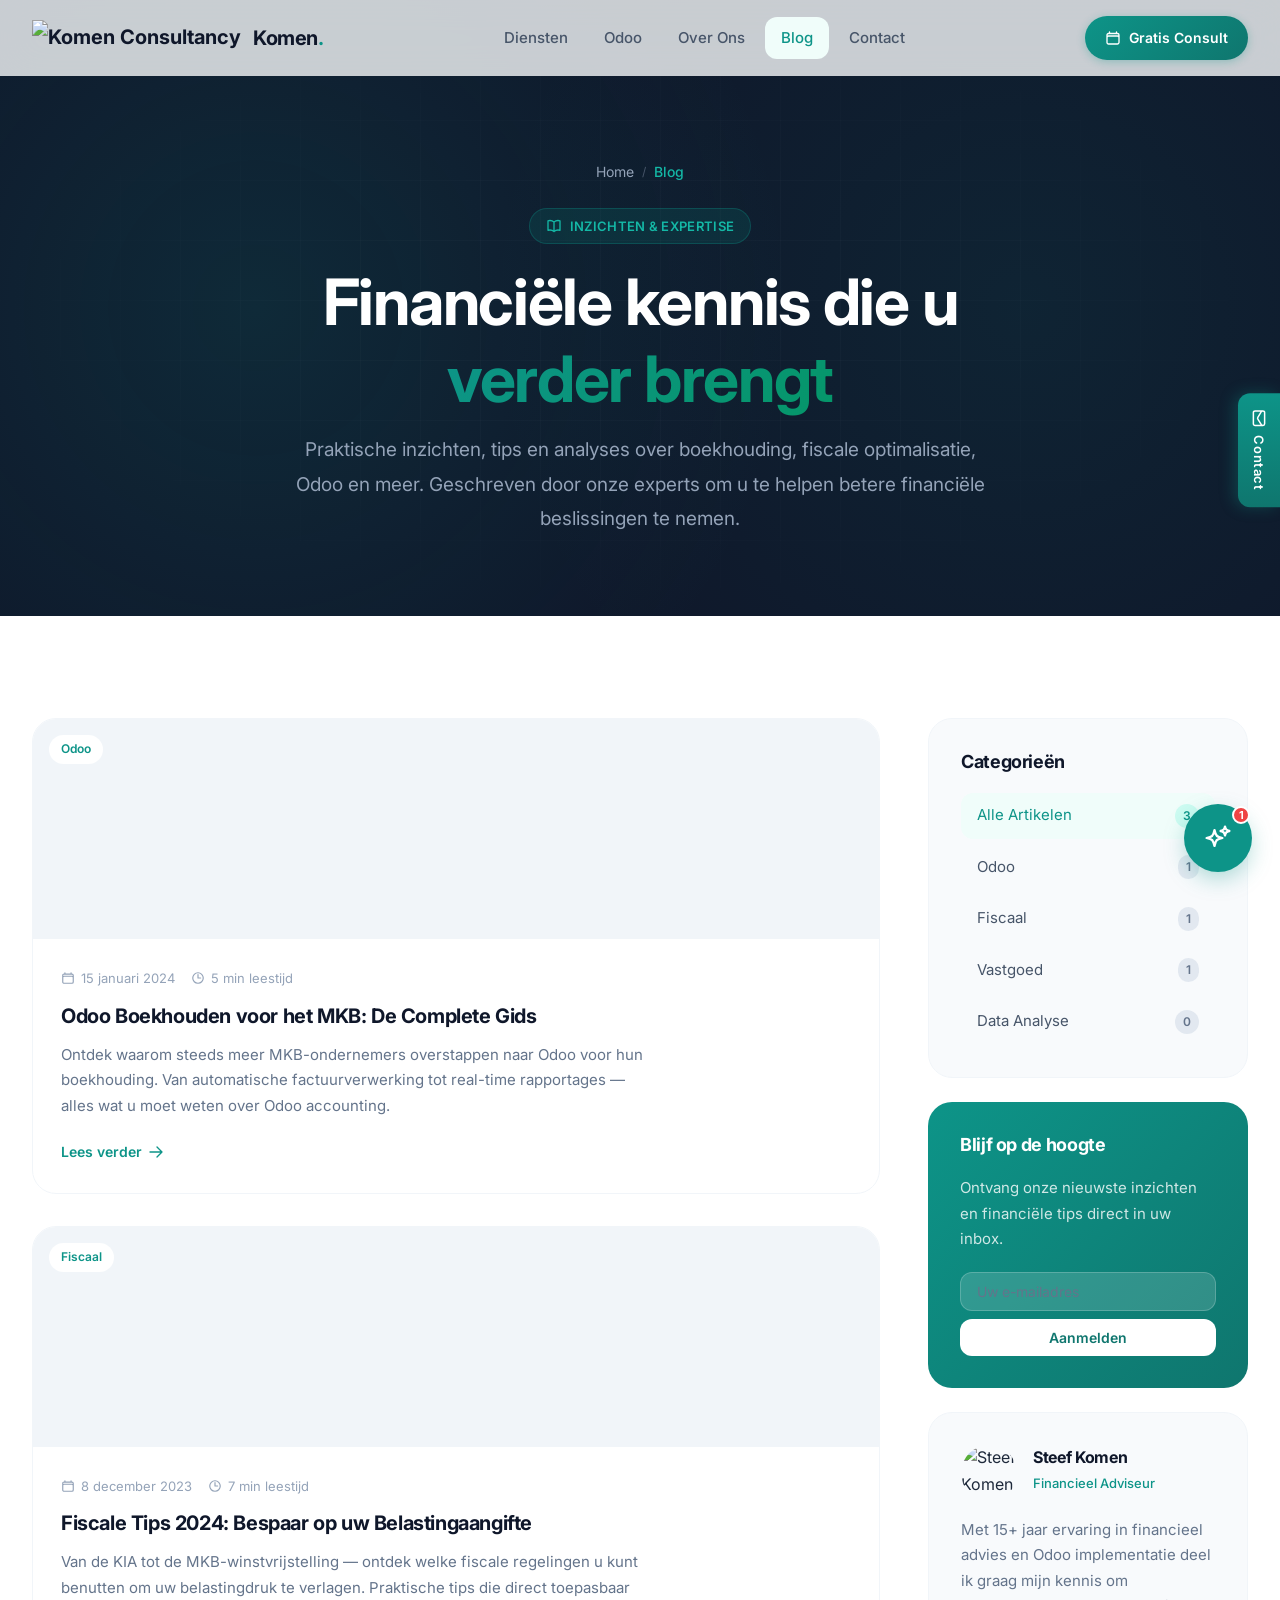
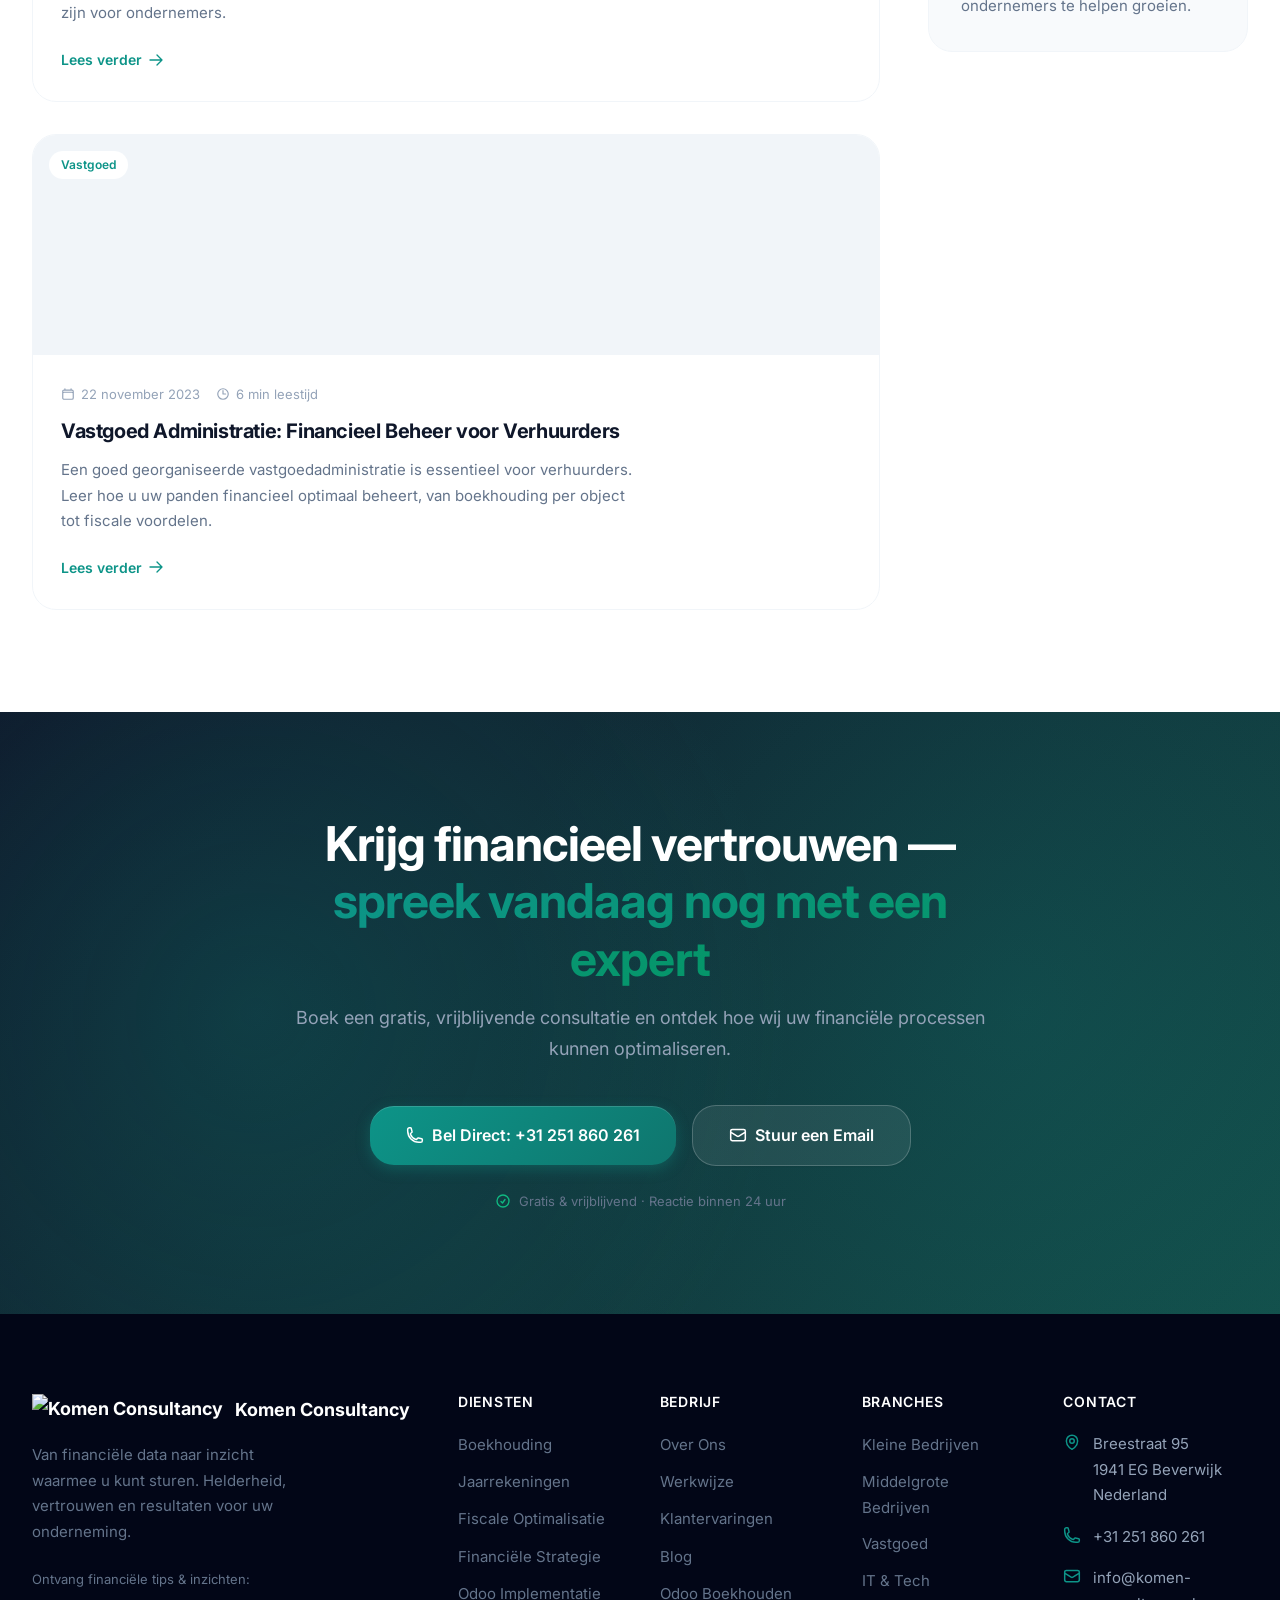
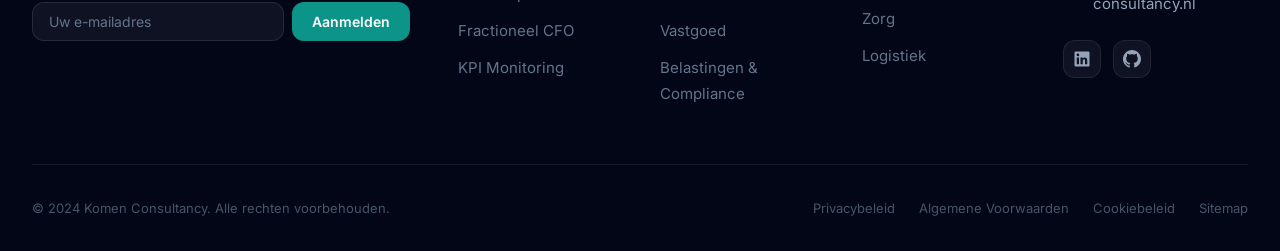
==== commit 3e0547e4: "Fix blog images, remove purple gradients, update logo - Replace gradient+icon blog card placeholders" ====
--- a/blog.html
+++ b/blog.html
@@ -25,7 +25,7 @@
   <nav class="navbar">
     <div class="container">
       <a href="index.html" class="navbar-logo">
-        <img src="https://raw.githubusercontent.com/babenkonetframe/komen-consultancy/refs/heads/main/logo/logo02.png" alt="Komen Consultancy">
+        <img src="https://www.komenconsultancy.com/web/image/website/1/logo/My%20Website?unique=405324a" alt="Komen Consultancy">
         <span>Komen<span style="color:var(--primary)">.</span></span>
       </a>
 
@@ -56,7 +56,7 @@
   <div class="mobile-menu">
     <div class="mobile-menu-header">
       <a href="index.html" class="navbar-logo">
-        <img src="https://raw.githubusercontent.com/babenkonetframe/komen-consultancy/refs/heads/main/logo/logo02.png" alt="Komen Consultancy" style="height:28px">
+        <img src="https://www.komenconsultancy.com/web/image/website/1/logo/My%20Website?unique=405324a" alt="Komen Consultancy" style="height:28px">
         <span style="font-size:1rem">Komen<span style="color:var(--primary)">.</span></span>
       </a>
       <button class="mobile-menu-close">
@@ -131,9 +131,8 @@
 
           <!-- Blog Card 1 - Odoo -->
           <div class="blog-card">
-            <div class="blog-card-image" style="background:linear-gradient(135deg, var(--primary-100), #99F6E4)">
+            <div class="blog-card-image" style="background-image:url('https://images.unsplash.com/photo-1554224155-6726b3ff858f?w=600&h=400&fit=crop');background-size:cover;background-position:center">
               <span class="blog-card-category">Odoo</span>
-              <svg xmlns="http://www.w3.org/2000/svg" fill="none" viewBox="0 0 24 24" stroke-width="1.5" stroke="currentColor"><path stroke-linecap="round" stroke-linejoin="round" d="M14.25 6.087c0-.355.186-.676.401-.959.221-.29.349-.634.349-1.003 0-1.036-1.007-1.875-2.25-1.875s-2.25.84-2.25 1.875c0 .369.128.713.349 1.003.215.283.401.604.401.959v0a.64.64 0 01-.657.643 48.39 48.39 0 01-4.163-.3c.186 1.613.293 3.25.315 4.907a.656.656 0 01-.658.663v0c-.355 0-.676-.186-.959-.401a1.647 1.647 0 00-1.003-.349c-1.036 0-1.875 1.007-1.875 2.25s.84 2.25 1.875 2.25c.369 0 .713-.128 1.003-.349.283-.215.604-.401.959-.401v0c.31 0 .555.26.532.57a48.039 48.039 0 01-.642 5.056c1.518.19 3.058.309 4.616.354a.64.64 0 00.657-.643v0c0-.355-.186-.676-.401-.959a1.647 1.647 0 01-.349-1.003c0-1.035 1.008-1.875 2.25-1.875 1.243 0 2.25.84 2.25 1.875 0 .369-.128.713-.349 1.003-.215.283-.4.604-.4.959v0c0 .333.277.599.61.58a48.1 48.1 0 005.427-.63 48.05 48.05 0 00.582-4.717.532.532 0 00-.533-.57v0c-.355 0-.676.186-.959.401-.29.221-.634.349-1.003.349-1.035 0-1.875-1.007-1.875-2.25s.84-2.25 1.875-2.25c.37 0 .713.128 1.003.349.283.215.604.401.959.401v0a.656.656 0 00.658-.663 48.422 48.422 0 00-.37-5.36c-1.886.342-3.81.574-5.766.689a.578.578 0 01-.61-.58v0z" /></svg>
             </div>
             <div class="blog-card-body">
               <div class="blog-card-meta">
@@ -157,9 +156,8 @@
 
           <!-- Blog Card 2 - Fiscaal -->
           <div class="blog-card">
-            <div class="blog-card-image" style="background:linear-gradient(135deg, #D1FAE5, #A7F3D0)">
+            <div class="blog-card-image" style="background-image:url('https://images.unsplash.com/photo-1554224154-26032ffc0d07?w=600&h=400&fit=crop');background-size:cover;background-position:center">
               <span class="blog-card-category">Fiscaal</span>
-              <svg xmlns="http://www.w3.org/2000/svg" fill="none" viewBox="0 0 24 24" stroke-width="1.5" stroke="currentColor"><path stroke-linecap="round" stroke-linejoin="round" d="M2.25 18.75a60.07 60.07 0 0115.797 2.101c.727.198 1.453-.342 1.453-1.096V18.75M3.75 4.5v.75A.75.75 0 013 6h-.75m0 0v-.375c0-.621.504-1.125 1.125-1.125H20.25M2.25 6v9m18-10.5v.75c0 .414.336.75.75.75h.75m-1.5-1.5h.375c.621 0 1.125.504 1.125 1.125v9.75c0 .621-.504 1.125-1.125 1.125h-.375m1.5-1.5H21a.75.75 0 00-.75.75v.75m0 0H3.75m0 0h-.375a1.125 1.125 0 01-1.125-1.125V15m1.5 1.5v-.75A.75.75 0 003 15h-.75M15 10.5a3 3 0 11-6 0 3 3 0 016 0zm3 0h.008v.008H18V10.5zm-12 0h.008v.008H6V10.5z" /></svg>
             </div>
             <div class="blog-card-body">
               <div class="blog-card-meta">
@@ -183,9 +181,8 @@
 
           <!-- Blog Card 3 - Vastgoed -->
           <div class="blog-card">
-            <div class="blog-card-image" style="background:linear-gradient(135deg, #CCFBF1, #5EEAD4)">
+            <div class="blog-card-image" style="background-image:url('https://images.unsplash.com/photo-1560518883-ce09059eeffa?w=600&h=400&fit=crop');background-size:cover;background-position:center">
               <span class="blog-card-category">Vastgoed</span>
-              <svg xmlns="http://www.w3.org/2000/svg" fill="none" viewBox="0 0 24 24" stroke-width="1.5" stroke="currentColor"><path stroke-linecap="round" stroke-linejoin="round" d="M8.25 21v-4.875c0-.621.504-1.125 1.125-1.125h2.25c.621 0 1.125.504 1.125 1.125V21m0 0h4.5V3.545M12.75 21h7.5V10.75M2.25 21h1.5m18 0h-18M2.25 9l4.5-1.636M18.75 3l-1.5.545m0 6.205l3 1m1.5.5l-1.5-.5M6.75 7.364V3h-3v18m3-13.636l10.5-3.819" /></svg>
             </div>
             <div class="blog-card-body">
               <div class="blog-card-meta">
@@ -296,7 +293,7 @@
       <div class="footer-top">
         <div class="footer-brand">
           <div class="footer-brand-logo">
-            <img src="https://raw.githubusercontent.com/babenkonetframe/komen-consultancy/refs/heads/main/logo/logo02.png" alt="Komen Consultancy">
+            <img src="https://www.komenconsultancy.com/web/image/website/1/logo/My%20Website?unique=405324a" alt="Komen Consultancy">
             <span>Komen Consultancy</span>
           </div>
           <p>Van financi&euml;le data naar inzicht waarmee u kunt sturen. Helderheid, vertrouwen en resultaten voor uw onderneming.</p>
--- a/css/style.css
+++ b/css/style.css
@@ -249,12 +249,12 @@
 .btn-accent {
   background: linear-gradient(135deg, var(--accent), var(--accent-dark));
   color: white;
-  box-shadow: 0 4px 14px rgba(99, 102, 241, 0.35);
+  box-shadow: 0 4px 14px rgba(13, 148, 136, 0.35);
 }
 
 .btn-accent:hover {
   transform: translateY(-2px);
-  box-shadow: 0 8px 25px rgba(99, 102, 241, 0.4);
+  box-shadow: 0 8px 25px rgba(13, 148, 136, 0.4);
 }
 
 .btn-ghost {
@@ -570,7 +570,7 @@
   align-items: center;
   padding-top: 6rem;
   overflow: hidden;
-  background: linear-gradient(135deg, var(--gray-50) 0%, #F0FDFA 50%, #EEF2FF 100%);
+  background: linear-gradient(135deg, var(--gray-50) 0%, #F0FDFA 50%, #F0FDFA 100%);
 }
 
 /* Grid background pattern */
@@ -607,7 +607,7 @@
 .hero-orb-2 {
   width: 400px;
   height: 400px;
-  background: radial-gradient(circle, rgba(99, 102, 241, 0.15), transparent);
+  background: radial-gradient(circle, rgba(13, 148, 136, 0.15), transparent);
   bottom: -10%;
   left: -5%;
   animation-delay: -7s;
@@ -1111,7 +1111,7 @@
   inset: 0;
   background-image:
     radial-gradient(circle at 20% 30%, rgba(13, 148, 136, 0.15) 0%, transparent 50%),
-    radial-gradient(circle at 80% 70%, rgba(99, 102, 241, 0.1) 0%, transparent 50%);
+    radial-gradient(circle at 80% 70%, rgba(13, 148, 136, 0.1) 0%, transparent 50%);
 }
 
 .usp-section .section-badge {
@@ -1526,7 +1526,7 @@
 
 /* ---------- CTA SECTION ---------- */
 .cta-section {
-  background: linear-gradient(135deg, var(--gray-900) 0%, #1a1f3a 100%);
+  background: linear-gradient(135deg, var(--gray-900) 0%, #134E4A 100%);
   position: relative;
   overflow: hidden;
 }
@@ -1537,7 +1537,7 @@
   inset: 0;
   background-image:
     radial-gradient(circle at 20% 50%, rgba(13, 148, 136, 0.2) 0%, transparent 50%),
-    radial-gradient(circle at 80% 50%, rgba(99, 102, 241, 0.15) 0%, transparent 50%);
+    radial-gradient(circle at 80% 50%, rgba(13, 148, 136, 0.15) 0%, transparent 50%);
 }
 
 .cta-content {
@@ -2865,7 +2865,7 @@
   inset: 0;
   background-image:
     radial-gradient(circle at 20% 50%, rgba(13, 148, 136, 0.15) 0%, transparent 50%),
-    radial-gradient(circle at 80% 50%, rgba(99, 102, 241, 0.1) 0%, transparent 50%);
+    radial-gradient(circle at 80% 50%, rgba(13, 148, 136, 0.1) 0%, transparent 50%);
 }
 
 .page-hero::after {
@@ -3496,12 +3496,19 @@
 
 .blog-card-image {
   height: 220px;
-  background: linear-gradient(135deg, var(--primary-100), var(--accent-light));
+  background: var(--gray-100);
+  background-size: cover;
+  background-position: center;
   position: relative;
   overflow: hidden;
   display: flex;
   align-items: center;
   justify-content: center;
+  transition: transform 0.5s ease;
+}
+
+.blog-card:hover .blog-card-image {
+  transform: scale(1.03);
 }
 
 .blog-card-image svg {
@@ -3509,6 +3516,7 @@
   height: 64px;
   color: var(--primary);
   opacity: 0.4;
+  display: none;
 }
 
 .blog-card-category {
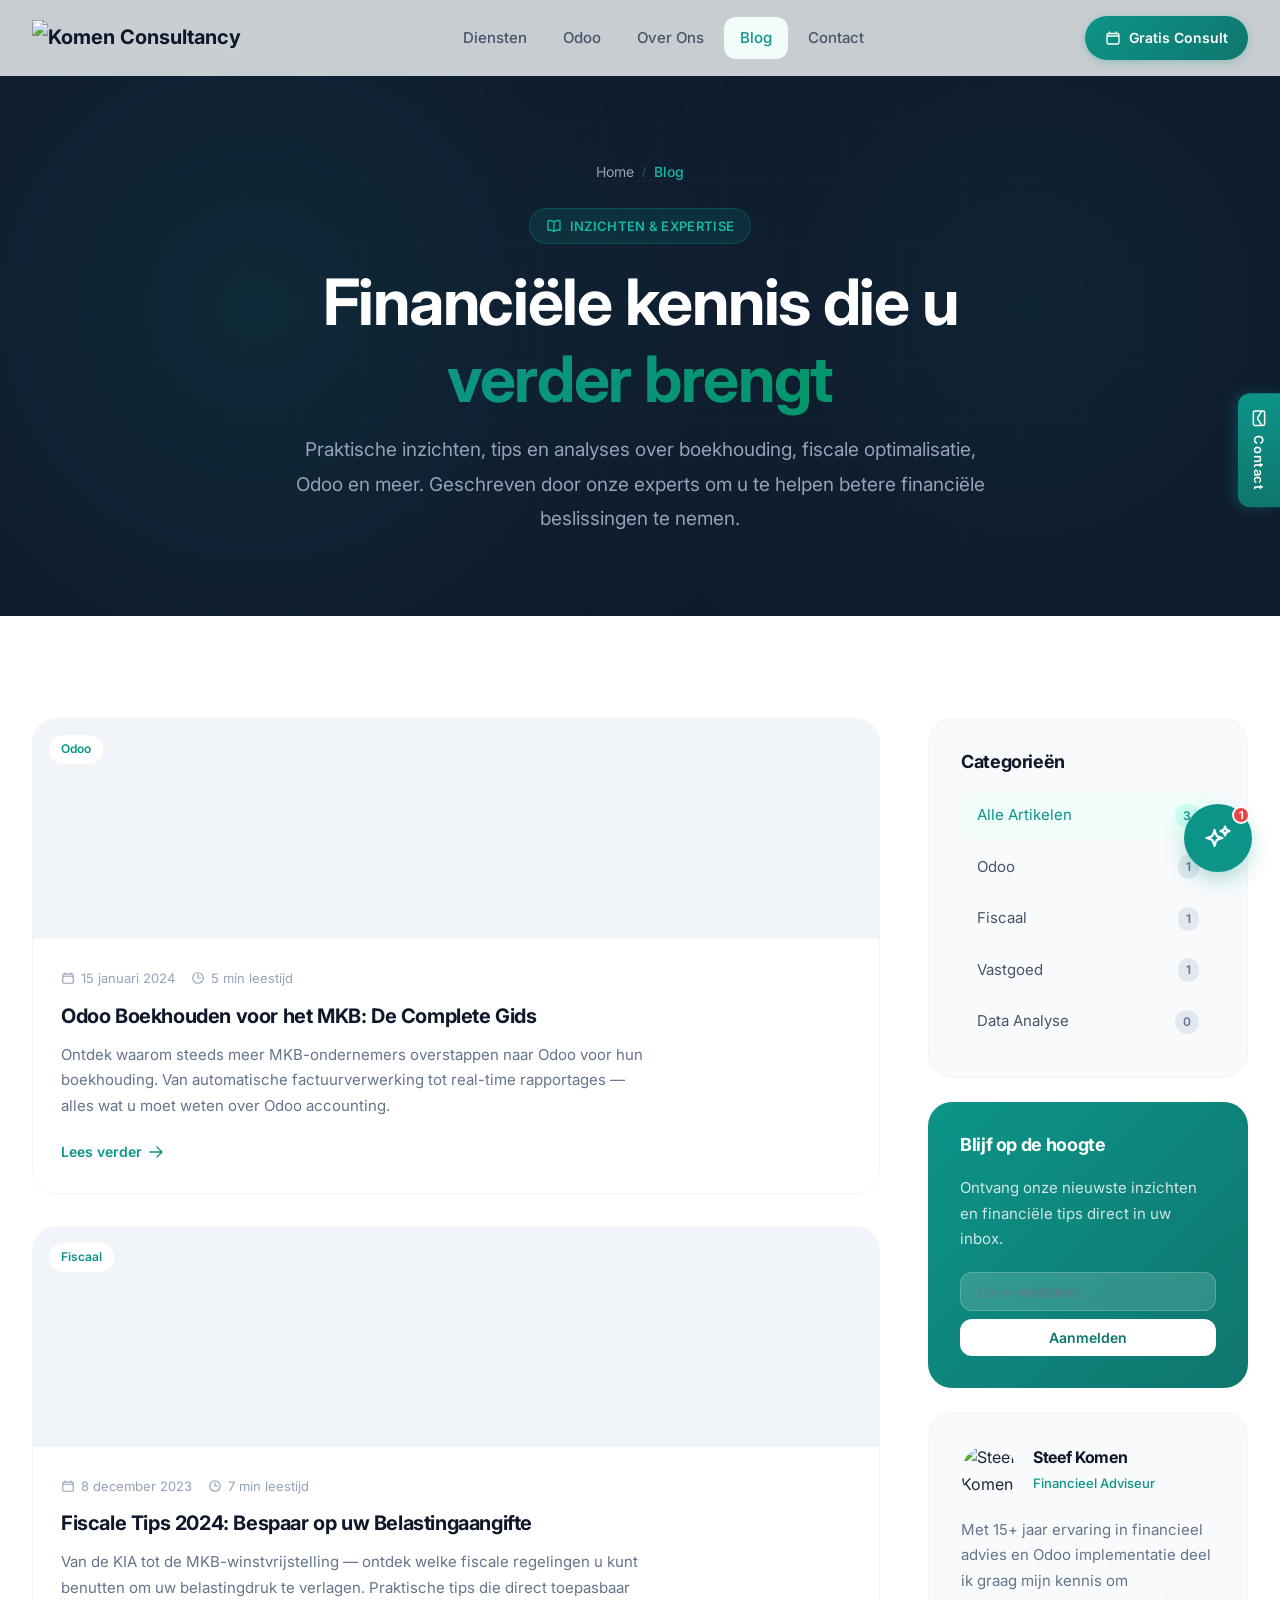
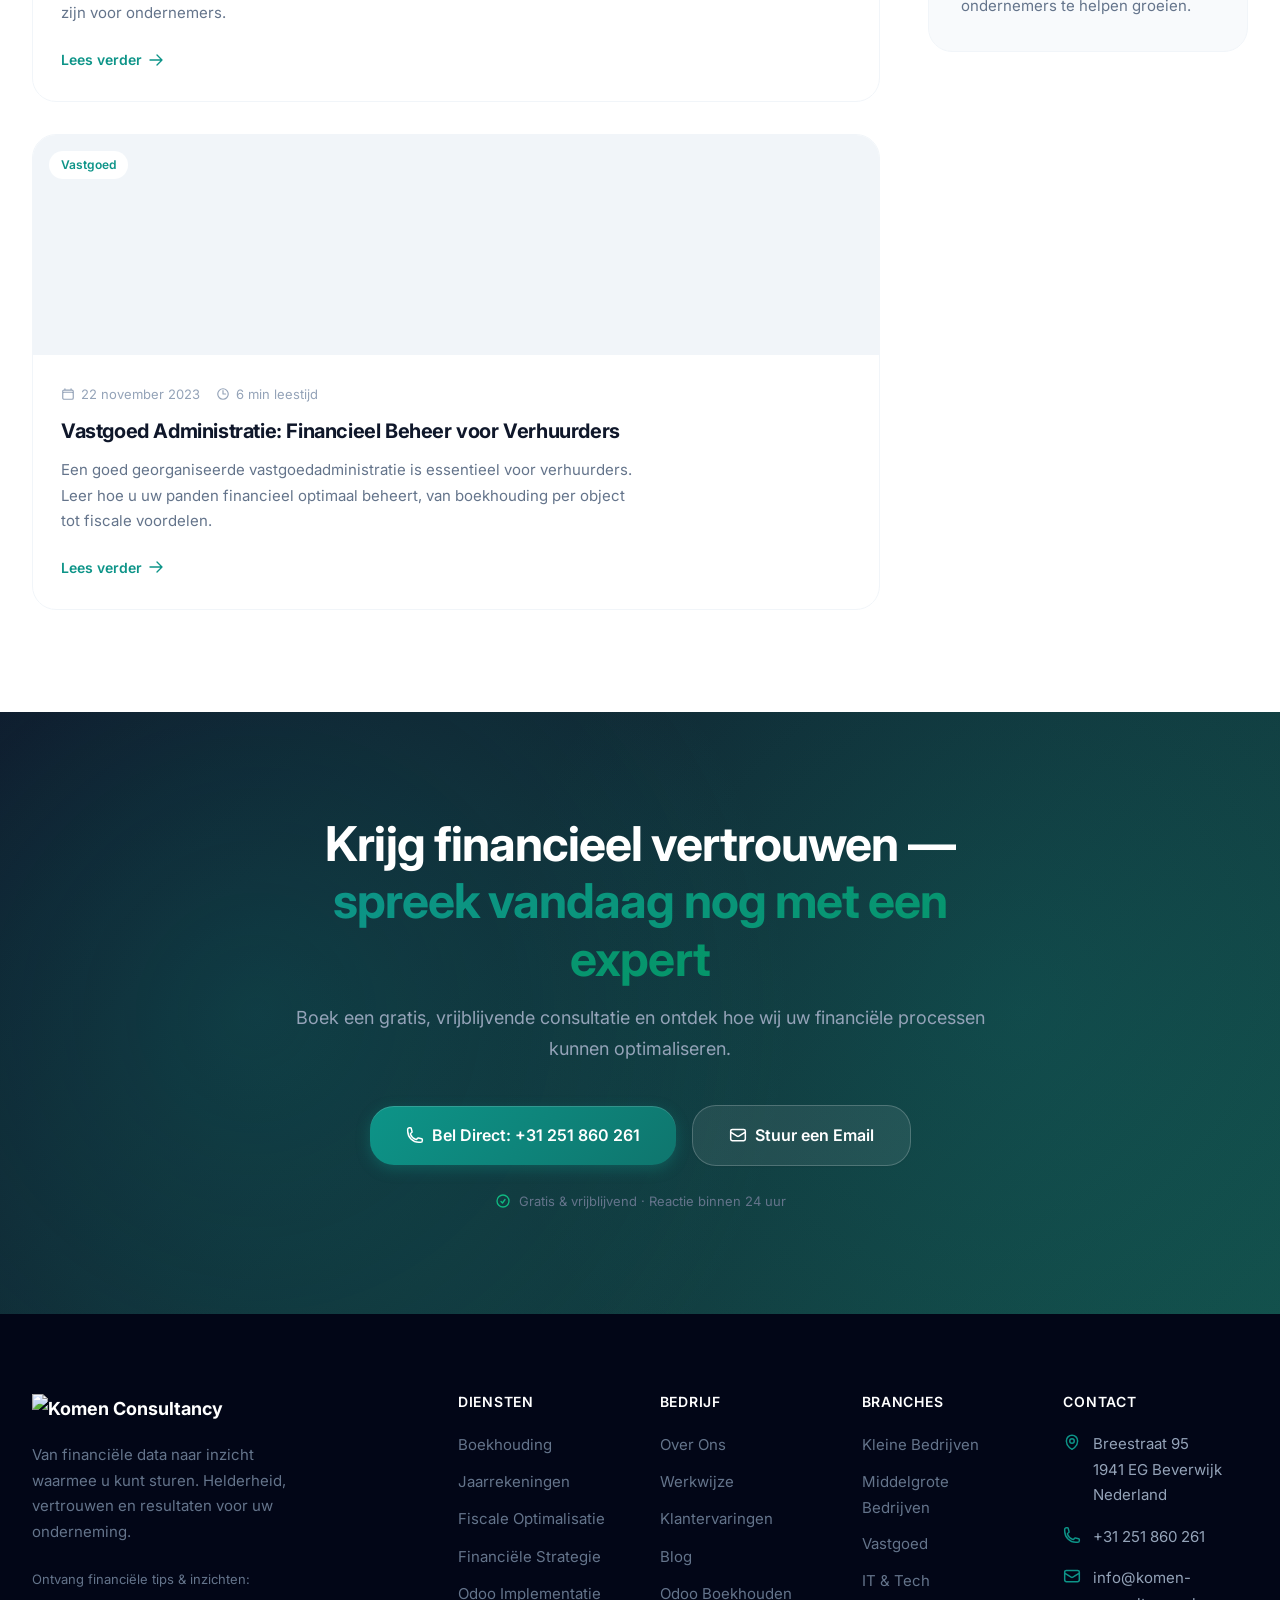
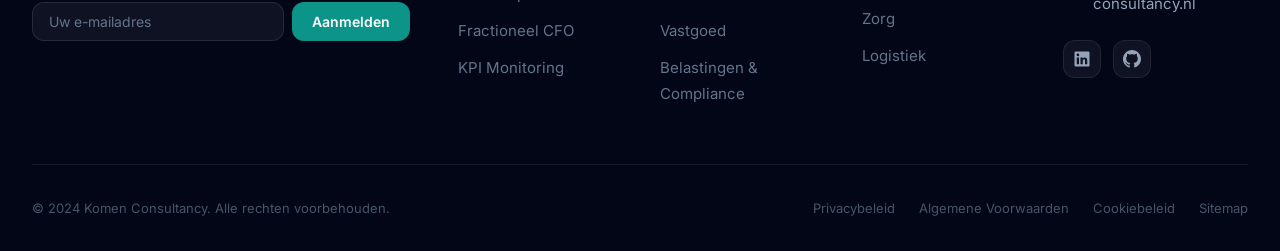
==== commit cc145a7d: "Remove 'Komen.' navbar text and 'Komen Consultancy' footer text Keep only the logo image, remove red" ====
--- a/blog.html
+++ b/blog.html
@@ -26,7 +26,7 @@
     <div class="container">
       <a href="index.html" class="navbar-logo">
         <img src="https://www.komenconsultancy.com/web/image/website/1/logo/My%20Website?unique=405324a" alt="Komen Consultancy">
-        <span>Komen<span style="color:var(--primary)">.</span></span>
+        
       </a>
 
       <div class="navbar-nav">
@@ -57,7 +57,7 @@
     <div class="mobile-menu-header">
       <a href="index.html" class="navbar-logo">
         <img src="https://www.komenconsultancy.com/web/image/website/1/logo/My%20Website?unique=405324a" alt="Komen Consultancy" style="height:28px">
-        <span style="font-size:1rem">Komen<span style="color:var(--primary)">.</span></span>
+        
       </a>
       <button class="mobile-menu-close">
         <svg xmlns="http://www.w3.org/2000/svg" fill="none" viewBox="0 0 24 24" stroke-width="2" stroke="currentColor"><path stroke-linecap="round" stroke-linejoin="round" d="M6 18L18 6M6 6l12 12" /></svg>
@@ -294,7 +294,7 @@
         <div class="footer-brand">
           <div class="footer-brand-logo">
             <img src="https://www.komenconsultancy.com/web/image/website/1/logo/My%20Website?unique=405324a" alt="Komen Consultancy">
-            <span>Komen Consultancy</span>
+            
           </div>
           <p>Van financi&euml;le data naar inzicht waarmee u kunt sturen. Helderheid, vertrouwen en resultaten voor uw onderneming.</p>
           <div class="footer-newsletter">
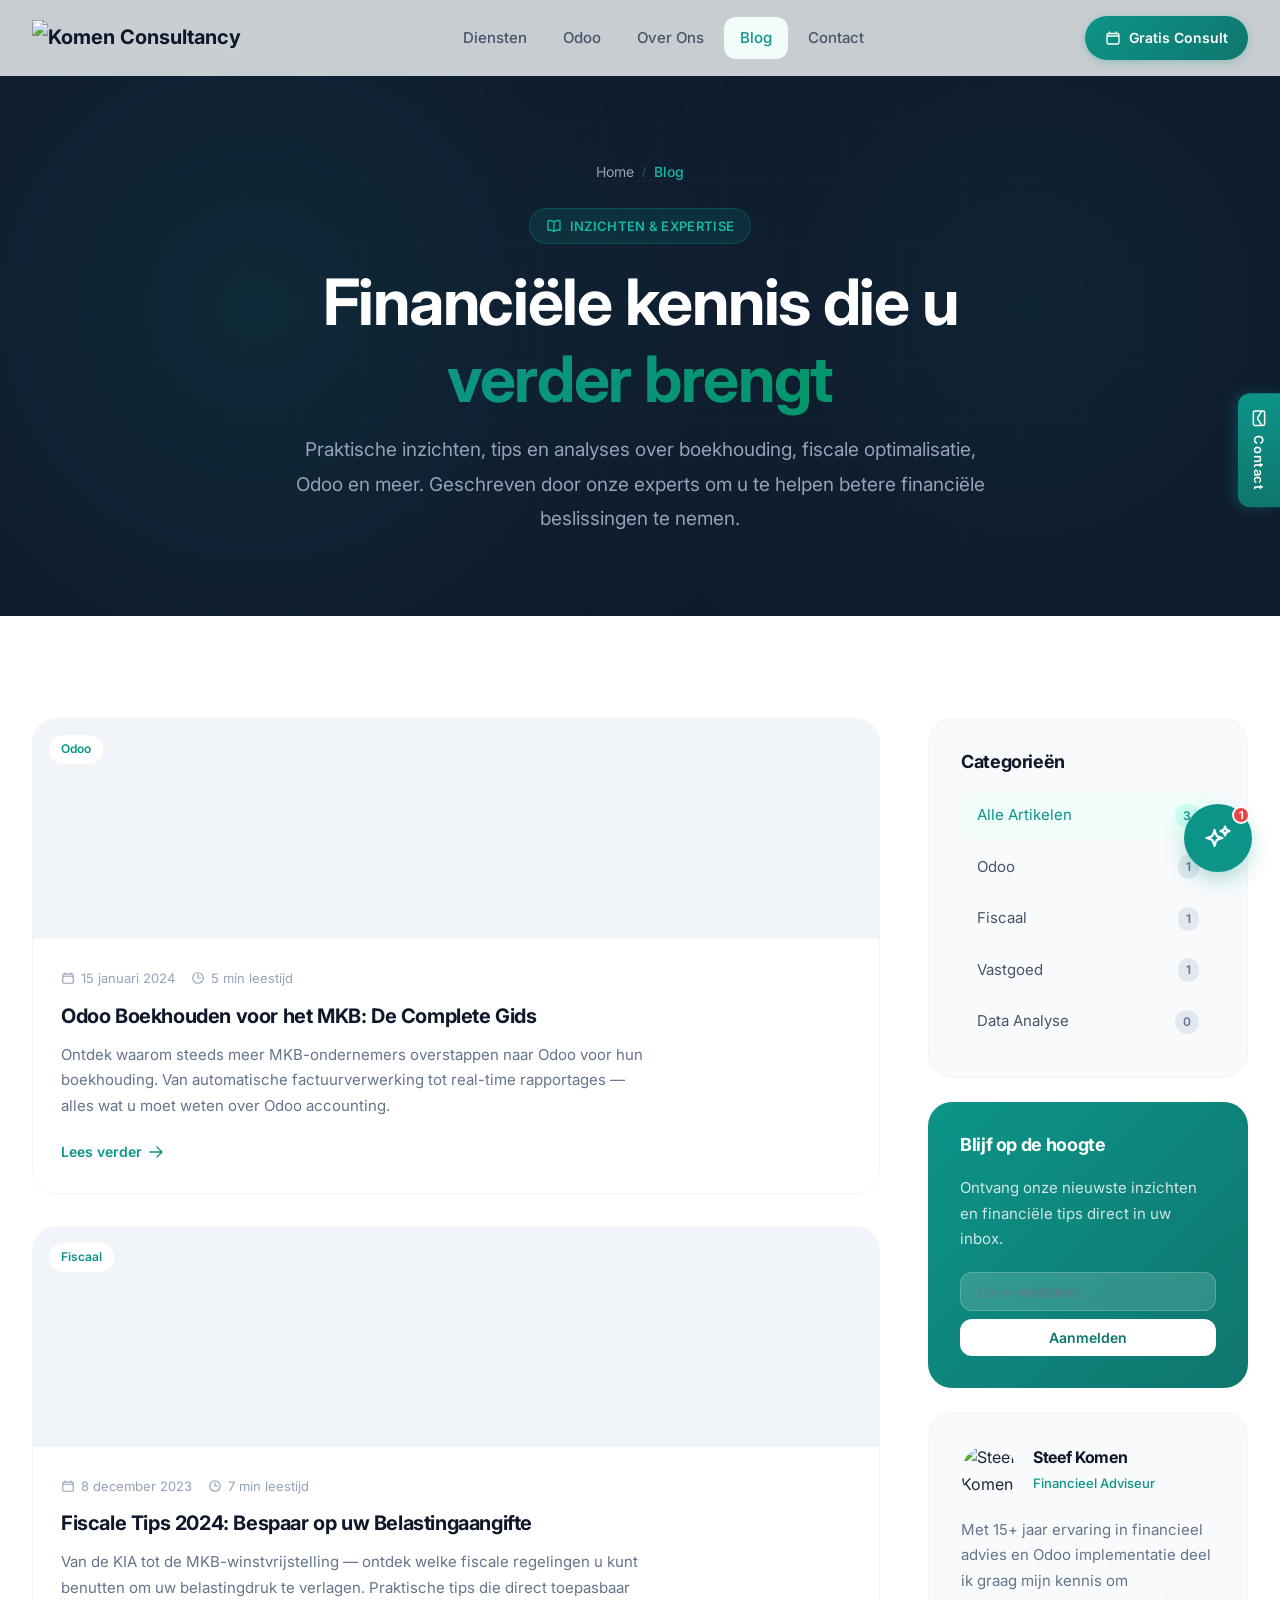
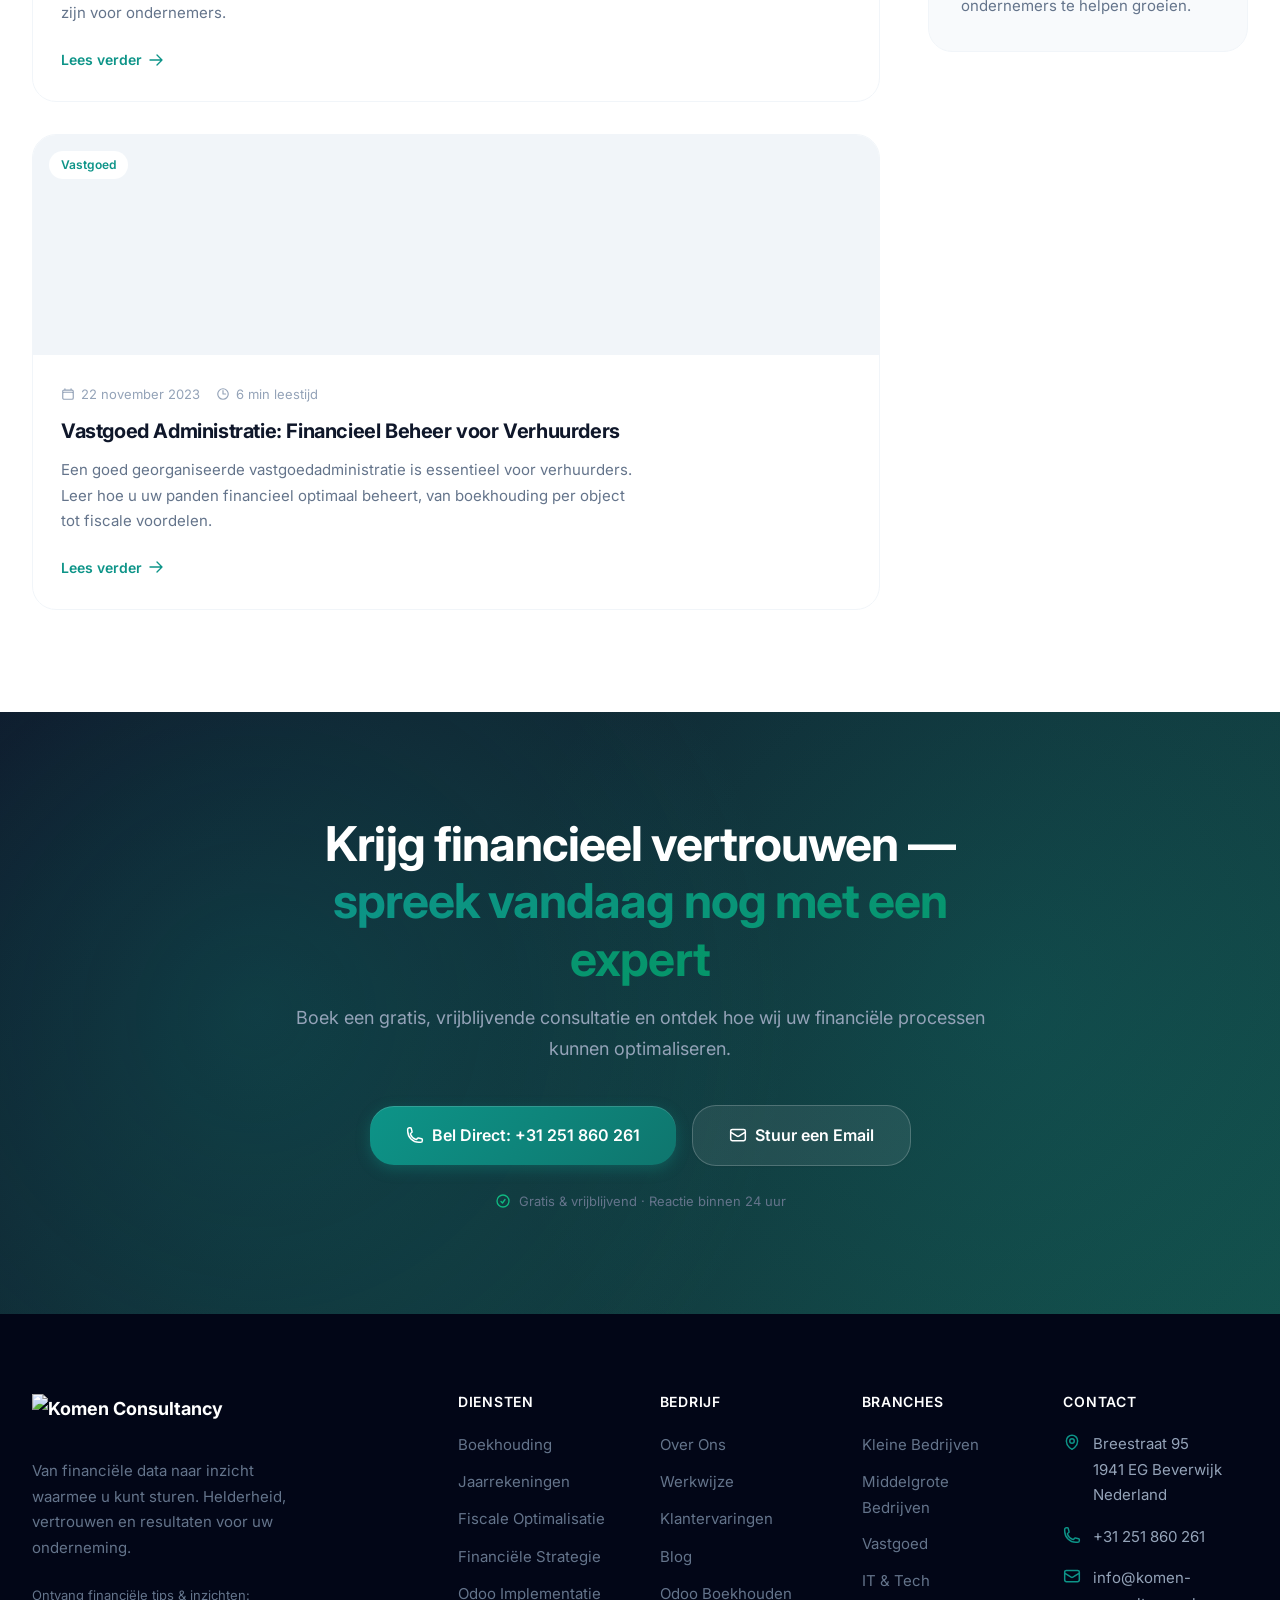
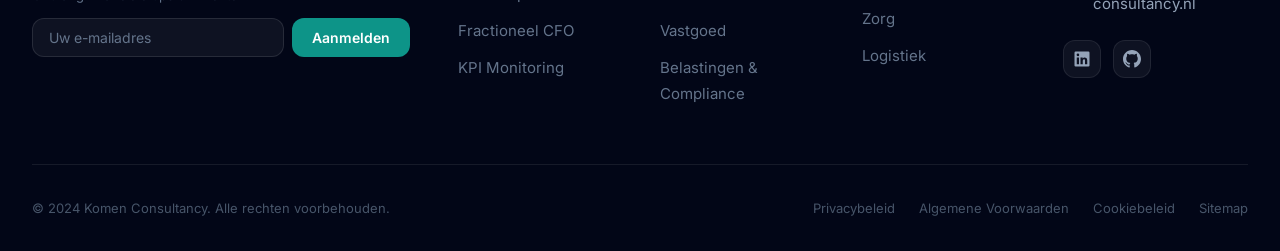
==== commit f7885b71: "Update footer logo to new brandmark and replace favicon - Footer logo now uses Light Brandmark from " ====
--- a/blog.html
+++ b/blog.html
@@ -9,7 +9,7 @@
   <link rel="preconnect" href="https://fonts.gstatic.com" crossorigin>
   <link href="https://fonts.googleapis.com/css2?family=Inter:wght@400;500;600;700;800&display=swap" rel="stylesheet">
   <link rel="stylesheet" href="css/style.css">
-  <link rel="icon" type="image/png" href="https://www.komenconsultancy.com/logo.png?company=1">
+  <link rel="icon" type="image/png" href="https://i.ibb.co/fV40qt0x/Komen-Consultancy-Favicon.png">
 </head>
 <body>
 
@@ -293,7 +293,7 @@
       <div class="footer-top">
         <div class="footer-brand">
           <div class="footer-brand-logo">
-            <img src="https://www.komenconsultancy.com/web/image/website/1/logo/My%20Website?unique=405324a" alt="Komen Consultancy">
+            <img src="https://i.ibb.co/TBDs1VRQ/Light-Brandmark-Komen-Consultancy.png" alt="Komen Consultancy" style="height:48px">
             
           </div>
           <p>Van financi&euml;le data naar inzicht waarmee u kunt sturen. Helderheid, vertrouwen en resultaten voor uw onderneming.</p>
